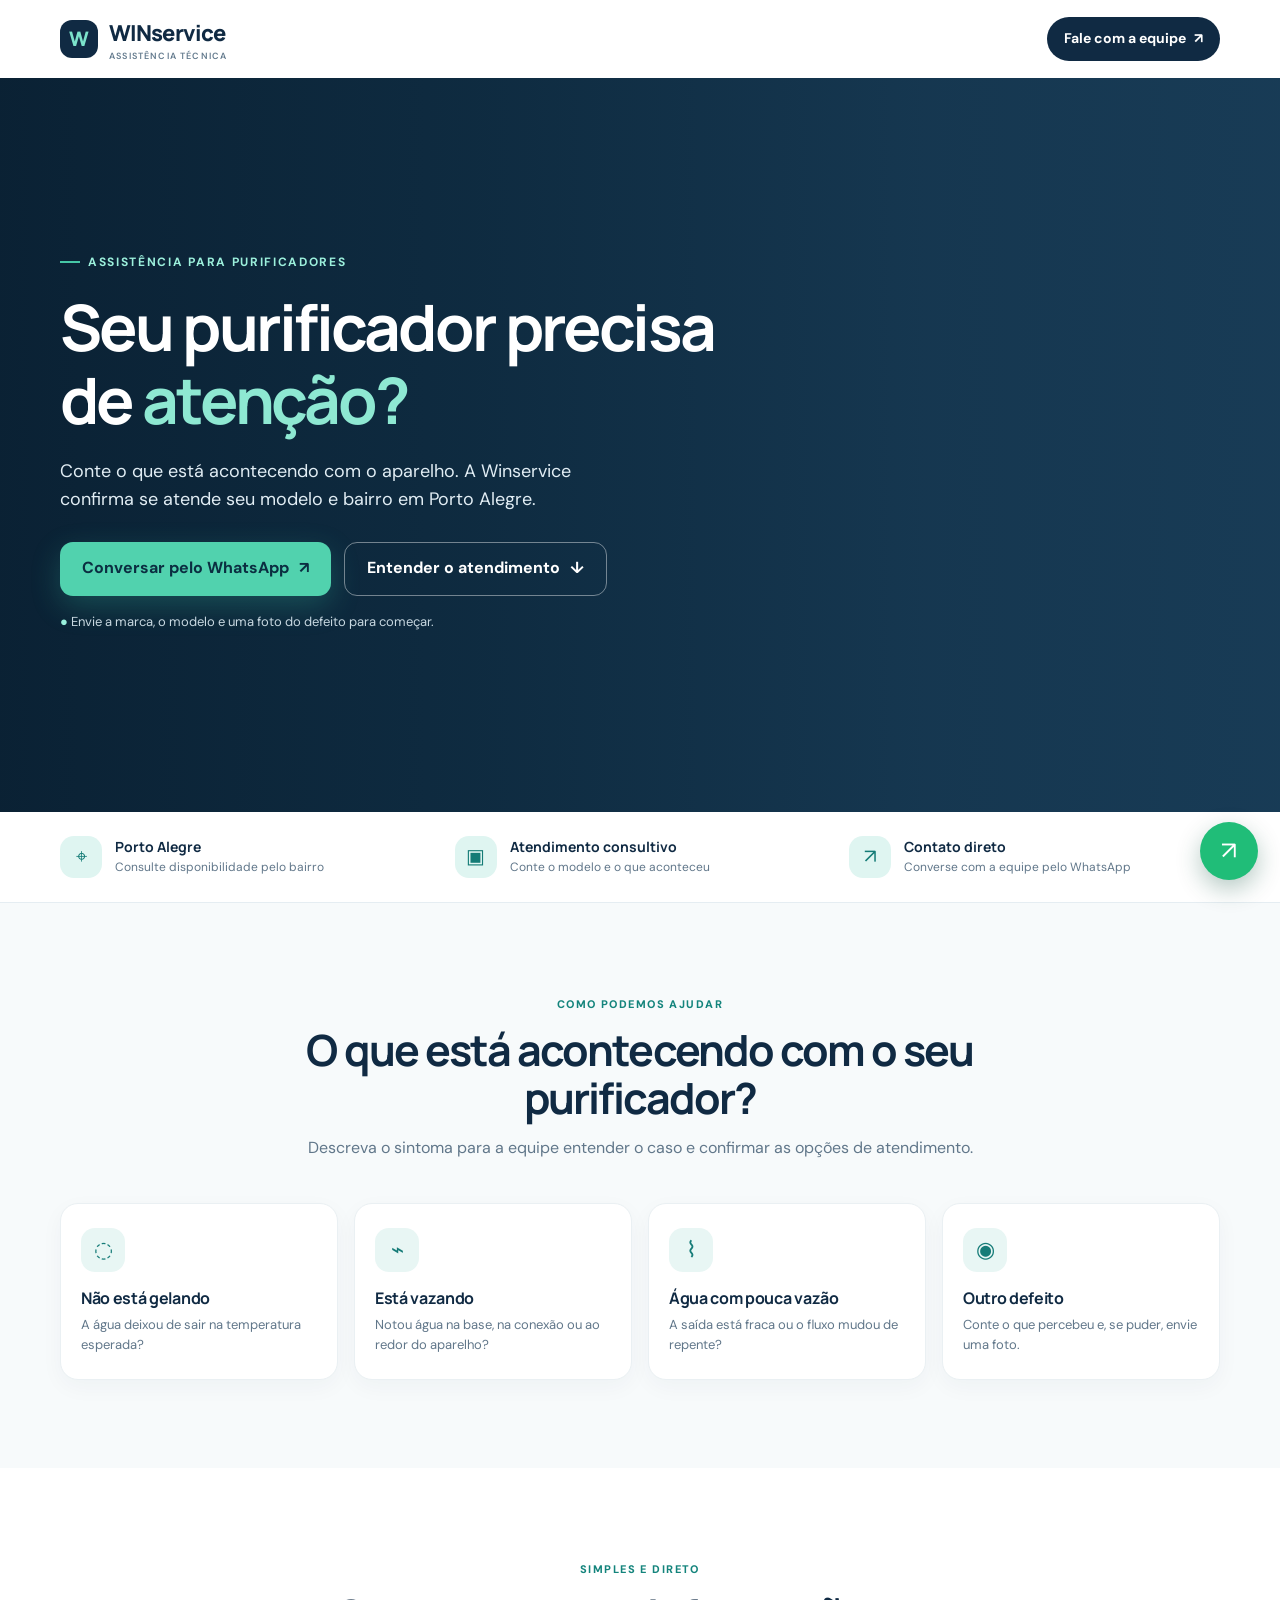
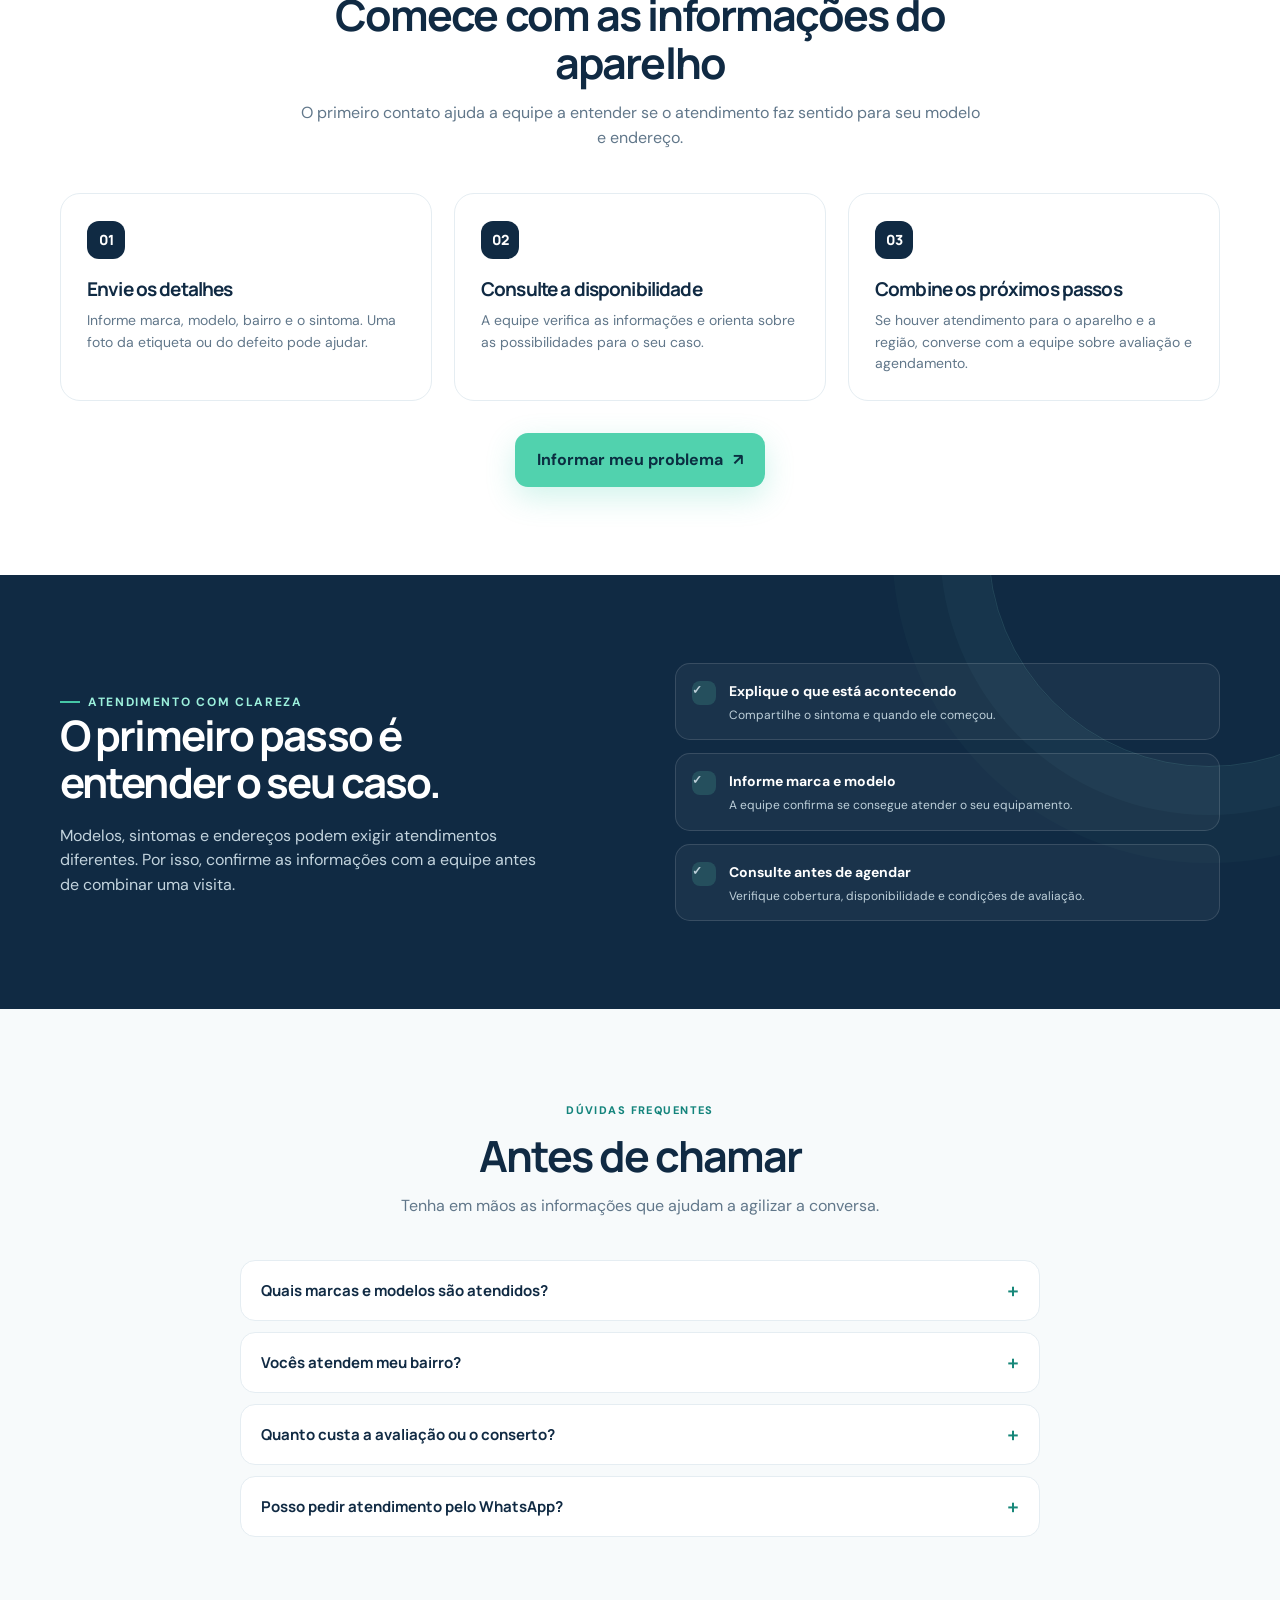
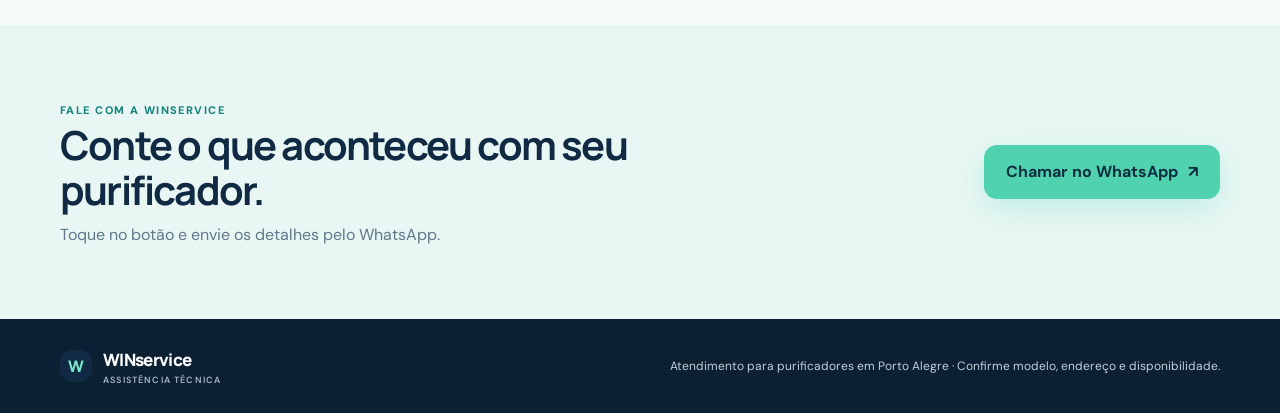
==== 03_MARKETING/CAMPANHAS/GOOGLE_ADS_CONSERTO_PURIFICADORES_POA/LANDING_PAGE/index.html @ b89e3d5d "feat(marketing): registra landing page para campanha de purificadores" ====
<!doctype html>
<html lang="pt-BR">
<head>
  <meta charset="utf-8">
  <meta name="viewport" content="width=device-width, initial-scale=1">
  <meta name="theme-color" content="#102a43">
  <meta name="description" content="Precisa de assistência para seu purificador de água em Porto Alegre? Fale com a Winservice, informe o modelo e o defeito e consulte a disponibilidade para seu bairro.">
  <title>Assistência para Purificador de Água em Porto Alegre | Winservice</title>
  <link rel="preconnect" href="https://fonts.googleapis.com">
  <link rel="preconnect" href="https://fonts.gstatic.com" crossorigin>
  <link href="https://fonts.googleapis.com/css2?family=DM+Sans:wght@400;500;600;700&family=Manrope:wght@500;600;700;800&display=swap" rel="stylesheet">
  <style>
    :root{--navy:#102a43;--navy2:#173d5b;--blue:#156f91;--aqua:#dff5f1;--mint:#46c7a6;--ink:#193247;--muted:#61778a;--line:#e5edf2;--paper:#f7fafb;--white:#fff;--shadow:0 18px 48px rgba(13,40,62,.12);--radius:24px}
    *{box-sizing:border-box}html{scroll-behavior:smooth}body{margin:0;color:var(--ink);font-family:"DM Sans",Arial,sans-serif;line-height:1.55;background:var(--white)}a{color:inherit}button{font:inherit}.wrap{width:min(1160px,calc(100% - 40px));margin:auto}.topbar{height:78px;display:flex;align-items:center;justify-content:space-between;gap:20px}.brand{display:flex;align-items:center;gap:11px;text-decoration:none;color:var(--navy);font-family:Manrope,sans-serif;font-weight:800;letter-spacing:-.04em;font-size:22px}.brand-mark{display:grid;place-items:center;width:38px;height:38px;border-radius:12px;background:var(--navy);color:#7ce3cb;font-size:20px}.brand small{display:block;font:600 9px/1.2 "DM Sans",sans-serif;letter-spacing:.13em;text-transform:uppercase;color:#647b8e;margin-top:1px}.top-cta{display:inline-flex;align-items:center;gap:8px;padding:11px 17px;border-radius:999px;background:var(--navy);color:#fff;text-decoration:none;font-size:14px;font-weight:700}.top-cta:hover,.btn-primary:hover{background:#1b4768;transform:translateY(-1px)}
    .hero{position:relative;min-height:570px;overflow:hidden;display:flex;align-items:center;color:#fff;background:#193d58 url('hero-purificador.png') center 44%/cover no-repeat}.hero:before{content:"";position:absolute;inset:0;background:linear-gradient(90deg,rgba(9,31,49,.92) 0%,rgba(12,39,59,.82) 37%,rgba(12,39,59,.28) 72%,rgba(12,39,59,.08) 100%)}.hero-inner{position:relative;padding:80px 0 92px;max-width:1160px;width:calc(100% - 40px);margin:auto}.eyebrow{display:inline-flex;align-items:center;gap:8px;color:#9cf0dc;font-size:12px;letter-spacing:.14em;text-transform:uppercase;font-weight:700}.eyebrow:before{content:"";width:20px;height:2px;background:var(--mint)}h1,h2,h3{font-family:Manrope,Arial,sans-serif;line-height:1.13;letter-spacing:-.045em;margin:0}h1{font-size:clamp(38px,5.5vw,64px);max-width:660px;margin-top:20px}h1 em{font-style:normal;color:#8ee8d2}.hero-copy{font-size:18px;color:#e1edf4;max-width:530px;margin:22px 0 28px}.actions{display:flex;align-items:center;gap:13px;flex-wrap:wrap}.btn-primary,.btn-outline{display:inline-flex;align-items:center;justify-content:center;gap:10px;min-height:54px;padding:0 22px;border-radius:13px;font-weight:700;text-decoration:none;transition:.2s}.btn-primary{background:#51d2ae;color:#0b2e41;box-shadow:0 10px 30px rgba(59,206,171,.24)}.btn-outline{border:1px solid rgba(255,255,255,.42);color:#fff}.btn-outline:hover{background:rgba(255,255,255,.11)}.micro{margin:16px 0 0;color:#c8d8e1;font-size:13px}.micro span{color:#98f0dc}
    .proof-strip{background:#fff;border-bottom:1px solid var(--line)}.proof-grid{display:grid;grid-template-columns:repeat(3,1fr);padding:24px 0;gap:24px}.proof{display:flex;gap:13px;align-items:center}.proof-icon{flex:0 0 42px;width:42px;height:42px;display:grid;place-items:center;border-radius:14px;background:var(--aqua);color:#147b76;font-size:20px}.proof strong{display:block;font:700 14px Manrope,sans-serif;color:var(--navy)}.proof span{display:block;font-size:12px;color:var(--muted);margin-top:2px}
    section{padding:88px 0}.section-head{text-align:center;max-width:690px;margin:0 auto 42px}.section-kicker{color:#14847c;text-transform:uppercase;letter-spacing:.13em;font-size:11px;font-weight:800}.section-head h2{font-size:clamp(30px,4vw,43px);color:var(--navy);margin:10px 0 13px}.section-head p{margin:0;color:var(--muted);font-size:16px}.symptom-section{background:var(--paper)}.symptom-grid{display:grid;grid-template-columns:repeat(4,1fr);gap:16px}.symptom{padding:24px 20px;background:#fff;border:1px solid #eaf0f3;border-radius:18px;box-shadow:0 7px 22px rgba(20,50,70,.04)}.symptom .symbol{font-size:22px;width:44px;height:44px;background:#e8f6f4;color:#167c78;border-radius:14px;display:grid;place-items:center;margin-bottom:17px}.symptom h3{font-size:16px;color:var(--navy);letter-spacing:-.02em}.symptom p{font-size:13px;color:var(--muted);margin:8px 0 0}
    .steps{display:grid;grid-template-columns:repeat(3,1fr);gap:22px}.step{padding:27px 26px 25px;border:1px solid var(--line);border-radius:20px;background:#fff}.step-num{width:38px;height:38px;border-radius:12px;display:grid;place-items:center;background:var(--navy);color:#fff;font:800 14px Manrope,sans-serif;margin-bottom:20px}.step h3{font-size:19px;color:var(--navy)}.step p{font-size:14px;color:var(--muted);margin:10px 0 0}.steps-cta{text-align:center;margin-top:32px}
    .trust{background:var(--navy);color:#fff;overflow:hidden;position:relative}.trust:after{content:"";position:absolute;width:440px;height:440px;border:1px solid rgba(135,220,205,.15);border-radius:50%;right:-150px;top:-250px;box-shadow:0 0 0 48px rgba(135,220,205,.035),0 0 0 96px rgba(135,220,205,.025)}.trust-inner{position:relative;z-index:1;display:grid;grid-template-columns:1fr 1fr;gap:70px;align-items:center}.trust h2{font-size:clamp(30px,4vw,42px);max-width:490px}.trust p{color:#c3d4de;max-width:490px;margin:17px 0 0}.trust-list{display:grid;gap:13px}.trust-item{display:flex;gap:13px;align-items:flex-start;padding:15px 16px;border:1px solid rgba(255,255,255,.13);border-radius:15px;background:rgba(255,255,255,.045)}.check{display:grid;place-items:center;width:24px;height:24px;border-radius:8px;background:rgba(90,211,179,.18);color:#90ebd5;flex:0 0 24px;font-weight:800}.trust-item strong{font-size:14px}.trust-item span{display:block;color:#bed0da;font-size:12px;margin-top:2px}
    .faq{background:var(--paper)}.faq-list{max-width:800px;margin:auto;display:grid;gap:11px}.faq details{background:#fff;border:1px solid var(--line);border-radius:15px;padding:0 20px}.faq summary{list-style:none;cursor:pointer;padding:19px 28px 19px 0;color:var(--navy);font:700 15px Manrope,sans-serif;position:relative}.faq summary::-webkit-details-marker{display:none}.faq summary:after{content:"+";position:absolute;right:0;top:16px;color:#168779;font-size:21px}.faq details[open] summary:after{content:"−"}.faq details p{margin:0;padding:0 0 19px;color:var(--muted);font-size:14px}
    .final-cta{padding:72px 0;background:#e9f7f4}.final-box{display:flex;align-items:center;justify-content:space-between;gap:25px}.final-box h2{font-size:clamp(28px,4vw,40px);color:var(--navy);max-width:600px}.final-box p{color:var(--muted);margin:10px 0 0}.footer{background:#0b2133;color:#c0ced7;padding:28px 0;font-size:12px}.footer-inner{display:flex;justify-content:space-between;align-items:center;gap:20px}.footer .brand{color:white;font-size:17px}.footer .brand-mark{width:32px;height:32px;font-size:16px}.footer small{color:#a5b6c2}.wa-float{position:fixed;z-index:5;right:22px;bottom:20px;width:58px;height:58px;border-radius:50%;display:grid;place-items:center;background:#20bd78;color:#fff;text-decoration:none;font-size:25px;box-shadow:0 9px 25px rgba(11,75,55,.3);transition:.2s}.wa-float:hover{transform:translateY(-3px)}.wa-float span{position:absolute;right:68px;background:#fff;color:var(--navy);white-space:nowrap;padding:9px 12px;border-radius:10px;font-size:12px;font-weight:700;box-shadow:var(--shadow);opacity:0;pointer-events:none;transition:.2s}.wa-float:hover span{opacity:1}.mobile-only{display:none}
    @media(max-width:800px){.hero{min-height:600px;background-position:59% center}.hero:before{background:linear-gradient(90deg,rgba(9,31,49,.9),rgba(12,39,59,.62) 68%,rgba(12,39,59,.22))}.hero-inner{padding:74px 0}.proof-grid{gap:14px}.proof{align-items:flex-start}.proof span{font-size:11px}.symptom-grid{grid-template-columns:repeat(2,1fr)}.trust-inner{grid-template-columns:1fr;gap:34px}.final-box{align-items:flex-start;flex-direction:column}.final-cta{padding:58px 0}}
    @media(max-width:540px){.wrap{width:min(100% - 32px,1160px)}.topbar{height:68px}.brand{font-size:19px}.brand-mark{width:34px;height:34px}.top-cta{font-size:12px;padding:10px 12px}.hero{min-height:620px;background-position:61% center}.hero:before{background:linear-gradient(90deg,rgba(8,29,46,.94),rgba(8,29,46,.78) 58%,rgba(8,29,46,.43))}.hero-inner{width:calc(100% - 32px);padding:68px 0}.hero-copy{font-size:16px}.actions{align-items:stretch;flex-direction:column;max-width:360px}.btn-primary,.btn-outline{width:100%}.proof-grid{grid-template-columns:1fr;padding:19px 0;gap:16px}.proof-icon{width:38px;height:38px;flex-basis:38px}section{padding:66px 0}.section-head{margin-bottom:30px}.symptom-grid{gap:10px}.symptom{padding:18px 14px}.symptom p{font-size:12px}.steps{grid-template-columns:1fr;gap:12px}.step{padding:22px}.footer-inner{align-items:flex-start;flex-direction:column}.wa-float{right:15px;bottom:14px;width:54px;height:54px}.wa-float span{display:none}.mobile-only{display:inline}}
  </style>
</head>
<body>
  <header class="wrap topbar">
    <a class="brand" href="#inicio" aria-label="Winservice Assistência Técnica - início"><span class="brand-mark">W</span><span>WINservice<small>Assistência Técnica</small></span></a>
    <a class="top-cta wa-link" href="#contato" data-cta="topo">Fale com a equipe <span aria-hidden="true">↗</span></a>
  </header>

  <main>
    <section class="hero" id="inicio" aria-labelledby="hero-title">
      <div class="hero-inner">
        <span class="eyebrow">Assistência para purificadores</span>
        <h1 id="hero-title">Seu purificador precisa de <em>atenção?</em></h1>
        <p class="hero-copy">Conte o que está acontecendo com o aparelho. A Winservice confirma se atende seu modelo e bairro em Porto Alegre.</p>
        <div class="actions">
          <a class="btn-primary wa-link" href="#contato" data-cta="hero">Conversar pelo WhatsApp <span aria-hidden="true">↗</span></a>
          <a class="btn-outline" href="#como-funciona">Entender o atendimento <span aria-hidden="true">↓</span></a>
        </div>
        <p class="micro"><span>●</span> Envie a marca, o modelo e uma foto do defeito para começar.</p>
      </div>
    </section>

    <div class="proof-strip" aria-label="Informações sobre o atendimento">
      <div class="wrap proof-grid">
        <div class="proof"><div class="proof-icon">⌖</div><div><strong>Porto Alegre</strong><span>Consulte disponibilidade pelo bairro</span></div></div>
        <div class="proof"><div class="proof-icon">▣</div><div><strong>Atendimento consultivo</strong><span>Conte o modelo e o que aconteceu</span></div></div>
        <div class="proof"><div class="proof-icon">↗</div><div><strong>Contato direto</strong><span>Converse com a equipe pelo WhatsApp</span></div></div>
      </div>
    </div>

    <section class="symptom-section" id="problemas">
      <div class="wrap">
        <div class="section-head"><span class="section-kicker">Como podemos ajudar</span><h2>O que está acontecendo com o seu purificador?</h2><p>Descreva o sintoma para a equipe entender o caso e confirmar as opções de atendimento.</p></div>
        <div class="symptom-grid">
          <article class="symptom"><div class="symbol">◌</div><h3>Não está gelando</h3><p>A água deixou de sair na temperatura esperada?</p></article>
          <article class="symptom"><div class="symbol">⌁</div><h3>Está vazando</h3><p>Notou água na base, na conexão ou ao redor do aparelho?</p></article>
          <article class="symptom"><div class="symbol">⌇</div><h3>Água com pouca vazão</h3><p>A saída está fraca ou o fluxo mudou de repente?</p></article>
          <article class="symptom"><div class="symbol">◉</div><h3>Outro defeito</h3><p>Conte o que percebeu e, se puder, envie uma foto.</p></article>
        </div>
      </div>
    </section>

    <section id="como-funciona">
      <div class="wrap">
        <div class="section-head"><span class="section-kicker">Simples e direto</span><h2>Comece com as informações do aparelho</h2><p>O primeiro contato ajuda a equipe a entender se o atendimento faz sentido para seu modelo e endereço.</p></div>
        <div class="steps">
          <article class="step"><div class="step-num">01</div><h3>Envie os detalhes</h3><p>Informe marca, modelo, bairro e o sintoma. Uma foto da etiqueta ou do defeito pode ajudar.</p></article>
          <article class="step"><div class="step-num">02</div><h3>Consulte a disponibilidade</h3><p>A equipe verifica as informações e orienta sobre as possibilidades para o seu caso.</p></article>
          <article class="step"><div class="step-num">03</div><h3>Combine os próximos passos</h3><p>Se houver atendimento para o aparelho e a região, converse com a equipe sobre avaliação e agendamento.</p></article>
        </div>
        <div class="steps-cta"><a class="btn-primary wa-link" href="#contato" data-cta="passos">Informar meu problema <span aria-hidden="true">↗</span></a></div>
      </div>
    </section>

    <section class="trust" id="atendimento">
      <div class="wrap trust-inner">
        <div><span class="eyebrow">Atendimento com clareza</span><h2>O primeiro passo é entender o seu caso.</h2><p>Modelos, sintomas e endereços podem exigir atendimentos diferentes. Por isso, confirme as informações com a equipe antes de combinar uma visita.</p></div>
        <div class="trust-list">
          <div class="trust-item"><span class="check">✓</span><div><strong>Explique o que está acontecendo</strong><span>Compartilhe o sintoma e quando ele começou.</span></div></div>
          <div class="trust-item"><span class="check">✓</span><div><strong>Informe marca e modelo</strong><span>A equipe confirma se consegue atender o seu equipamento.</span></div></div>
          <div class="trust-item"><span class="check">✓</span><div><strong>Consulte antes de agendar</strong><span>Verifique cobertura, disponibilidade e condições de avaliação.</span></div></div>
        </div>
      </div>
    </section>

    <section class="faq" id="duvidas">
      <div class="wrap">
        <div class="section-head"><span class="section-kicker">Dúvidas frequentes</span><h2>Antes de chamar</h2><p>Tenha em mãos as informações que ajudam a agilizar a conversa.</p></div>
        <div class="faq-list">
          <details><summary>Quais marcas e modelos são atendidos?</summary><p>A disponibilidade depende do modelo e do tipo de defeito. Envie uma foto da etiqueta do aparelho para a equipe confirmar antes de agendar.</p></details>
          <details><summary>Vocês atendem meu bairro?</summary><p>O atendimento é direcionado a Porto Alegre. Informe seu bairro pelo WhatsApp para confirmar a disponibilidade do endereço.</p></details>
          <details><summary>Quanto custa a avaliação ou o conserto?</summary><p>O valor e as condições dependem do equipamento e do defeito. Consulte a equipe sobre a avaliação e os próximos passos antes de confirmar o agendamento.</p></details>
          <details><summary>Posso pedir atendimento pelo WhatsApp?</summary><p>Sim. Envie marca, modelo, bairro e uma descrição do problema. A equipe responderá conforme a disponibilidade de atendimento.</p></details>
        </div>
      </div>
    </section>

    <section class="final-cta" id="contato">
      <div class="wrap final-box"><div><span class="section-kicker">Fale com a Winservice</span><h2>Conte o que aconteceu com seu purificador.</h2><p>Toque no botão e envie os detalhes pelo WhatsApp.</p></div><a class="btn-primary wa-link" href="#contato" data-cta="final">Chamar no WhatsApp <span aria-hidden="true">↗</span></a></div>
    </section>
  </main>
  <footer class="footer"><div class="wrap footer-inner"><a class="brand" href="#inicio"><span class="brand-mark">W</span><span>WINservice<small>Assistência Técnica</small></span></a><span>Atendimento para purificadores em Porto Alegre · Confirme modelo, endereço e disponibilidade.</span></div></footer>
  <a class="wa-float wa-link" href="#contato" data-cta="flutuante" aria-label="Conversar com a Winservice pelo WhatsApp"><span>Fale pelo WhatsApp</span>↗</a>

  <script>
    // Google Ads conversion tracking will be installed after its conversion action is created.
    // The CTA event is a WhatsApp intent click, not a confirmed or qualified lead.
    const phone = '5551981459630';
    const message = encodeURIComponent('Olá! Preciso de assistência para meu purificador de água. Marca/modelo: ____. Bairro: ____. Problema: ____.');
    document.querySelectorAll('.wa-link').forEach((link) => {
      link.href = `https://wa.me/${phone}?text=${message}`;
      link.target = '_blank';
      link.rel = 'noopener';
      link.addEventListener('click', () => {
        if (typeof gtag === 'function' && window.WINSERVICE_ADS_CONVERSION_LABEL) {
          gtag('event', 'conversion', { send_to: `AW-7383738641/${window.WINSERVICE_ADS_CONVERSION_LABEL}`, value: 1, currency: 'BRL' });
        }
      });
    });
  </script>
</body>
</html>
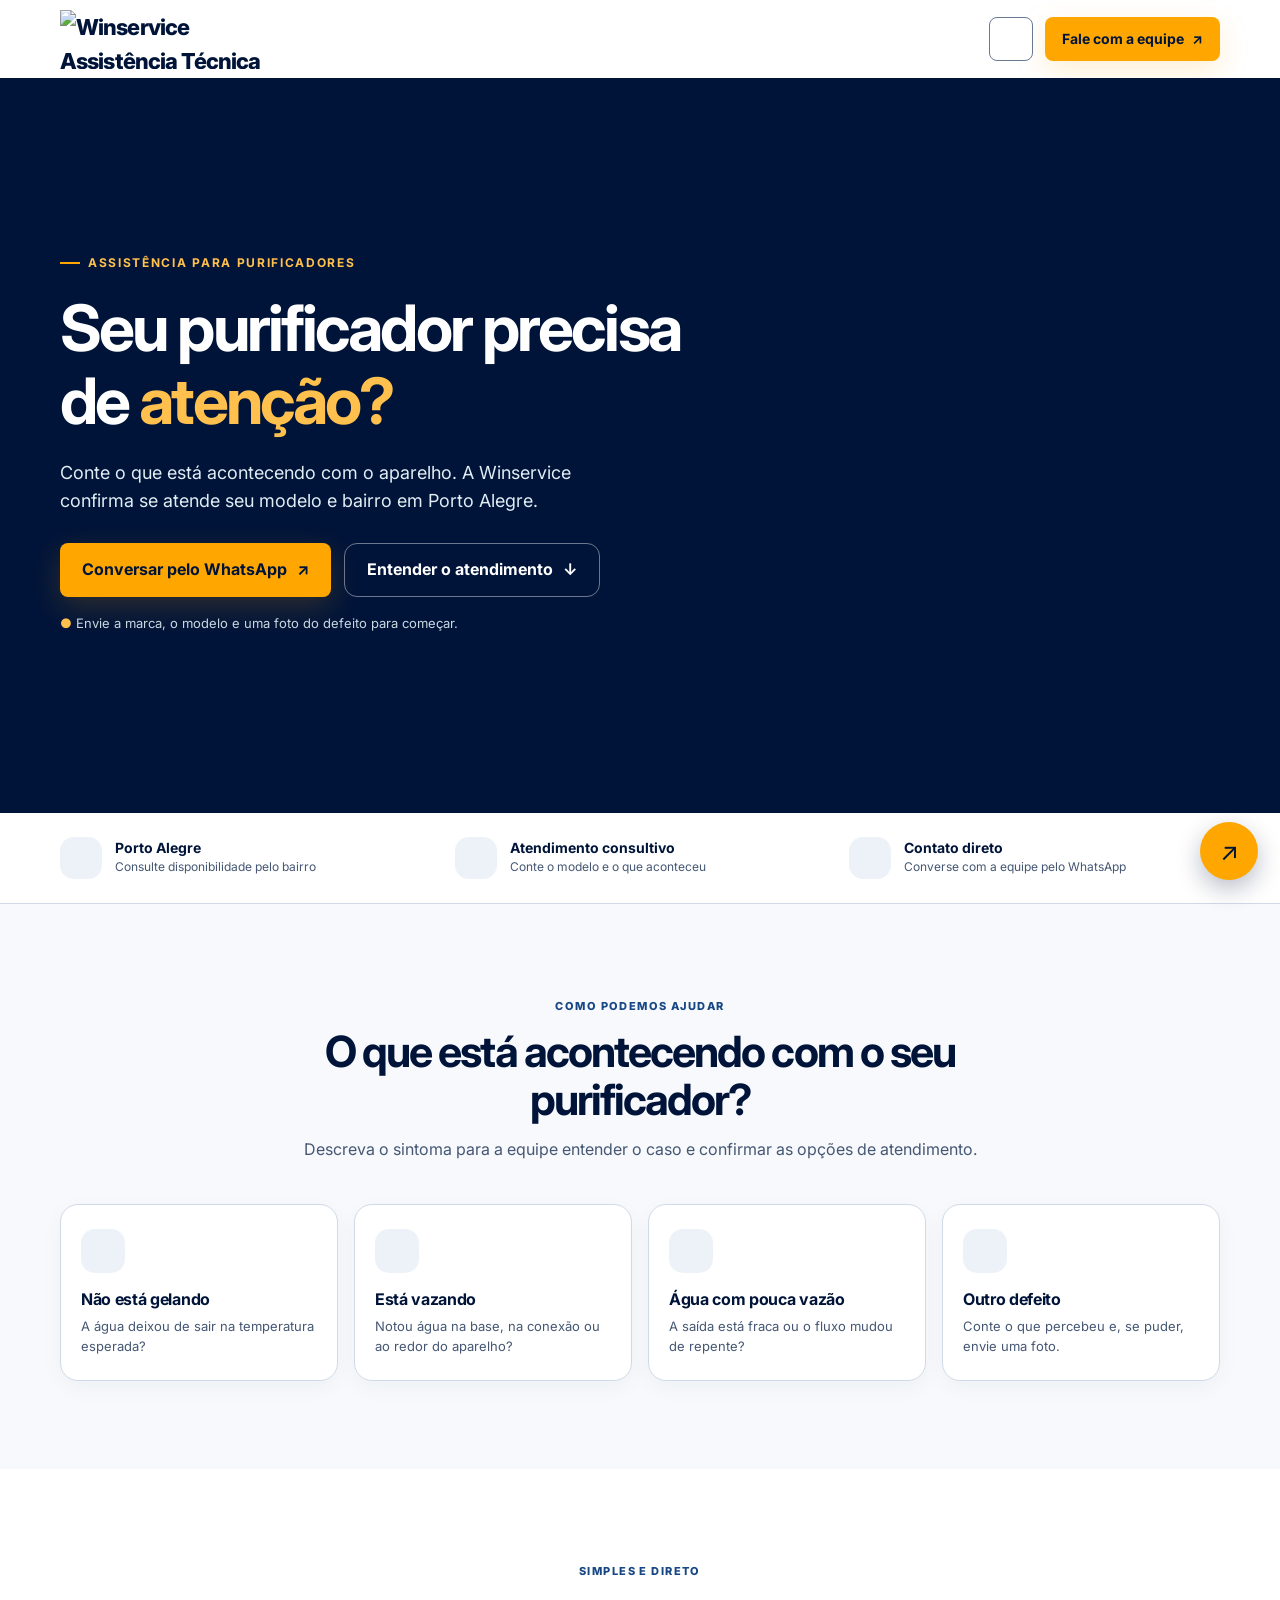
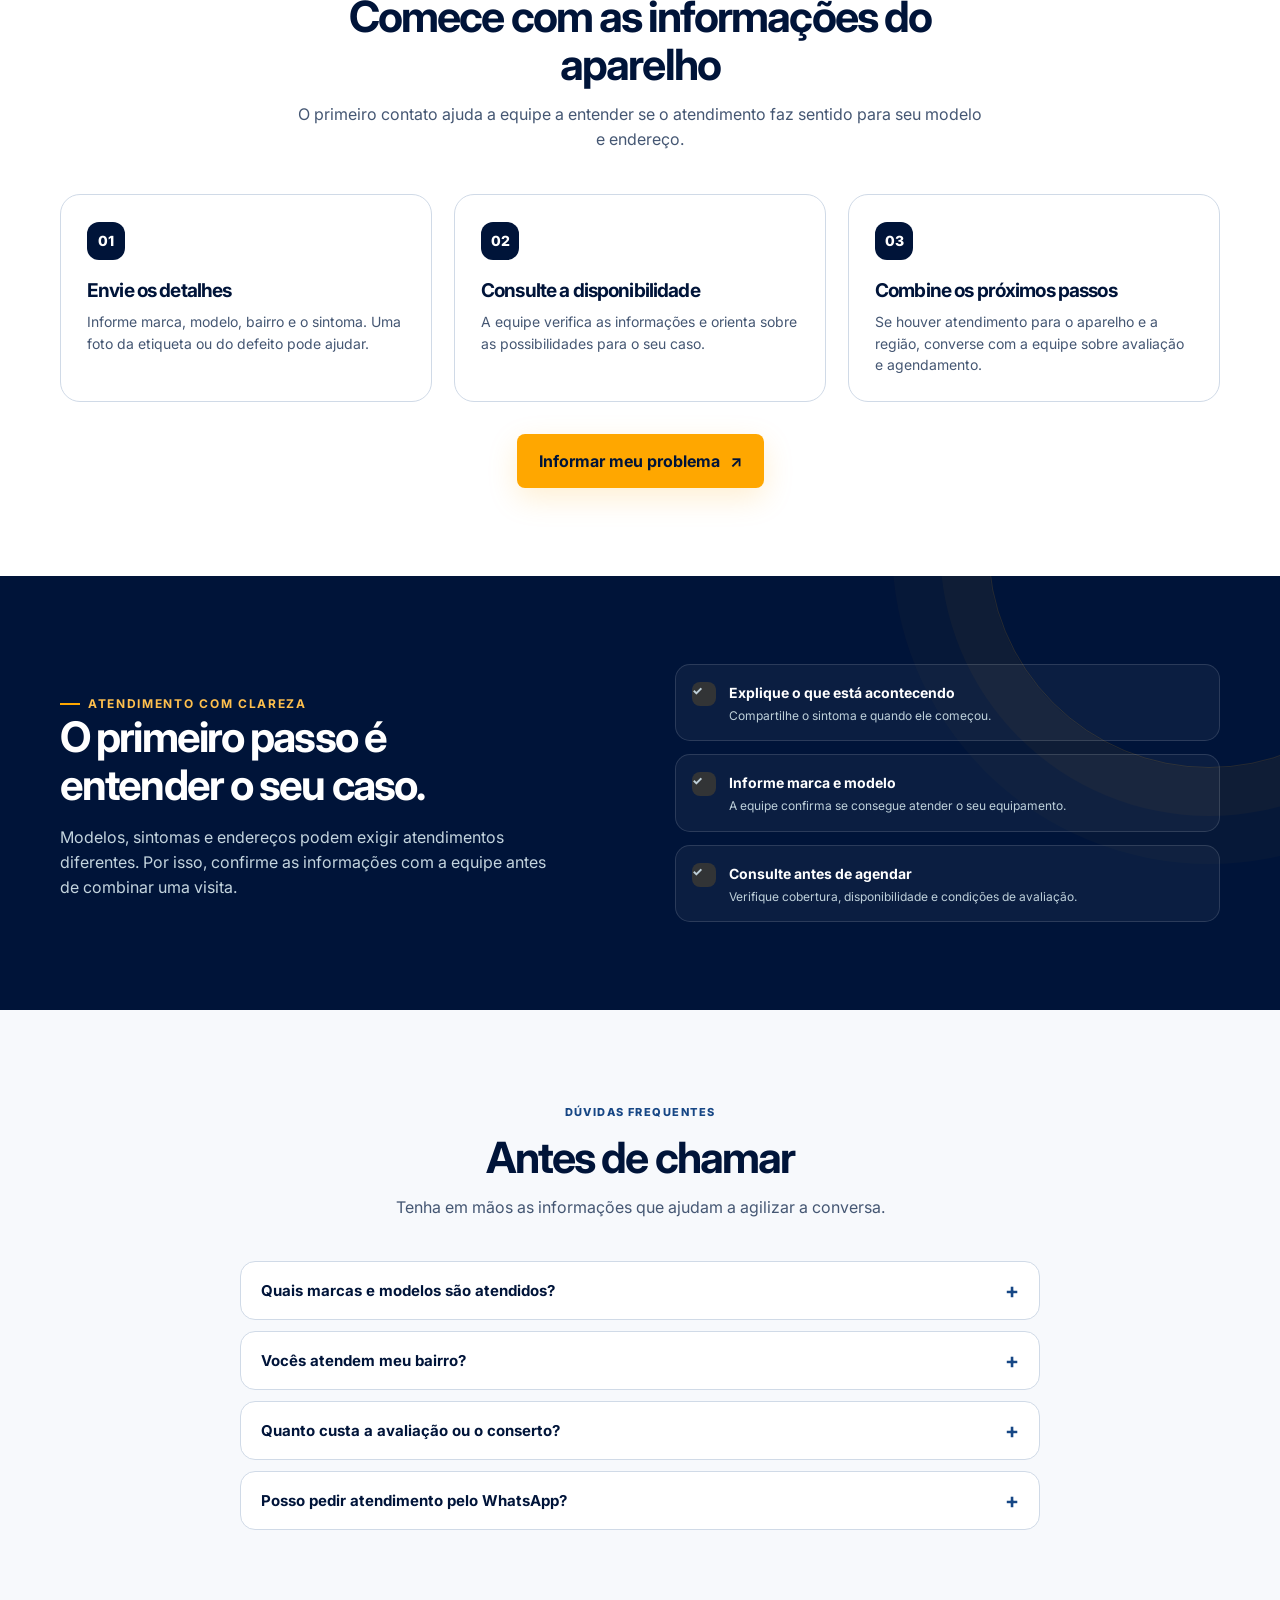
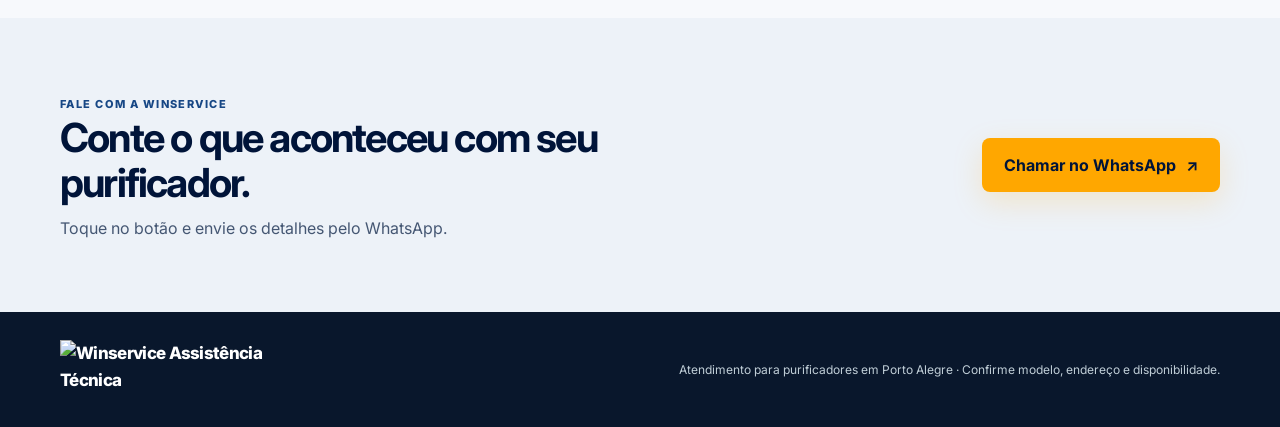
==== commit 150a017f: "Publica identidade e ícones SVG e atualiza landing responsiva" ====
--- a/03_MARKETING/CAMPANHAS/GOOGLE_ADS_CONSERTO_PURIFICADORES_POA/LANDING_PAGE/index.html
+++ b/03_MARKETING/CAMPANHAS/GOOGLE_ADS_CONSERTO_PURIFICADORES_POA/LANDING_PAGE/index.html
@@ -3,12 +3,12 @@
 <head>
   <meta charset="utf-8">
   <meta name="viewport" content="width=device-width, initial-scale=1">
-  <meta name="theme-color" content="#102a43">
+  <meta name="theme-color" content="#001439">
   <meta name="description" content="Precisa de assistência para seu purificador de água em Porto Alegre? Fale com a Winservice, informe o modelo e o defeito e consulte a disponibilidade para seu bairro.">
   <title>Assistência para Purificador de Água em Porto Alegre | Winservice</title>
   <link rel="preconnect" href="https://fonts.googleapis.com">
   <link rel="preconnect" href="https://fonts.gstatic.com" crossorigin>
-  <link href="https://fonts.googleapis.com/css2?family=DM+Sans:wght@400;500;600;700&family=Manrope:wght@500;600;700;800&display=swap" rel="stylesheet">
+  <link href="https://fonts.googleapis.com/css2?family=Inter:wght@400;500;600;700;800&display=swap" rel="stylesheet">
   <style>
     :root{--navy:#102a43;--navy2:#173d5b;--blue:#156f91;--aqua:#dff5f1;--mint:#46c7a6;--ink:#193247;--muted:#61778a;--line:#e5edf2;--paper:#f7fafb;--white:#fff;--shadow:0 18px 48px rgba(13,40,62,.12);--radius:24px}
     *{box-sizing:border-box}html{scroll-behavior:smooth}body{margin:0;color:var(--ink);font-family:"DM Sans",Arial,sans-serif;line-height:1.55;background:var(--white)}a{color:inherit}button{font:inherit}.wrap{width:min(1160px,calc(100% - 40px));margin:auto}.topbar{height:78px;display:flex;align-items:center;justify-content:space-between;gap:20px}.brand{display:flex;align-items:center;gap:11px;text-decoration:none;color:var(--navy);font-family:Manrope,sans-serif;font-weight:800;letter-spacing:-.04em;font-size:22px}.brand-mark{display:grid;place-items:center;width:38px;height:38px;border-radius:12px;background:var(--navy);color:#7ce3cb;font-size:20px}.brand small{display:block;font:600 9px/1.2 "DM Sans",sans-serif;letter-spacing:.13em;text-transform:uppercase;color:#647b8e;margin-top:1px}.top-cta{display:inline-flex;align-items:center;gap:8px;padding:11px 17px;border-radius:999px;background:var(--navy);color:#fff;text-decoration:none;font-size:14px;font-weight:700}.top-cta:hover,.btn-primary:hover{background:#1b4768;transform:translateY(-1px)}
@@ -21,12 +21,43 @@
     .final-cta{padding:72px 0;background:#e9f7f4}.final-box{display:flex;align-items:center;justify-content:space-between;gap:25px}.final-box h2{font-size:clamp(28px,4vw,40px);color:var(--navy);max-width:600px}.final-box p{color:var(--muted);margin:10px 0 0}.footer{background:#0b2133;color:#c0ced7;padding:28px 0;font-size:12px}.footer-inner{display:flex;justify-content:space-between;align-items:center;gap:20px}.footer .brand{color:white;font-size:17px}.footer .brand-mark{width:32px;height:32px;font-size:16px}.footer small{color:#a5b6c2}.wa-float{position:fixed;z-index:5;right:22px;bottom:20px;width:58px;height:58px;border-radius:50%;display:grid;place-items:center;background:#20bd78;color:#fff;text-decoration:none;font-size:25px;box-shadow:0 9px 25px rgba(11,75,55,.3);transition:.2s}.wa-float:hover{transform:translateY(-3px)}.wa-float span{position:absolute;right:68px;background:#fff;color:var(--navy);white-space:nowrap;padding:9px 12px;border-radius:10px;font-size:12px;font-weight:700;box-shadow:var(--shadow);opacity:0;pointer-events:none;transition:.2s}.wa-float:hover span{opacity:1}.mobile-only{display:none}
     @media(max-width:800px){.hero{min-height:600px;background-position:59% center}.hero:before{background:linear-gradient(90deg,rgba(9,31,49,.9),rgba(12,39,59,.62) 68%,rgba(12,39,59,.22))}.hero-inner{padding:74px 0}.proof-grid{gap:14px}.proof{align-items:flex-start}.proof span{font-size:11px}.symptom-grid{grid-template-columns:repeat(2,1fr)}.trust-inner{grid-template-columns:1fr;gap:34px}.final-box{align-items:flex-start;flex-direction:column}.final-cta{padding:58px 0}}
     @media(max-width:540px){.wrap{width:min(100% - 32px,1160px)}.topbar{height:68px}.brand{font-size:19px}.brand-mark{width:34px;height:34px}.top-cta{font-size:12px;padding:10px 12px}.hero{min-height:620px;background-position:61% center}.hero:before{background:linear-gradient(90deg,rgba(8,29,46,.94),rgba(8,29,46,.78) 58%,rgba(8,29,46,.43))}.hero-inner{width:calc(100% - 32px);padding:68px 0}.hero-copy{font-size:16px}.actions{align-items:stretch;flex-direction:column;max-width:360px}.btn-primary,.btn-outline{width:100%}.proof-grid{grid-template-columns:1fr;padding:19px 0;gap:16px}.proof-icon{width:38px;height:38px;flex-basis:38px}section{padding:66px 0}.section-head{margin-bottom:30px}.symptom-grid{gap:10px}.symptom{padding:18px 14px}.symptom p{font-size:12px}.steps{grid-template-columns:1fr;gap:12px}.step{padding:22px}.footer-inner{align-items:flex-start;flex-direction:column}.wa-float{right:15px;bottom:14px;width:54px;height:54px}.wa-float span{display:none}.mobile-only{display:inline}}
+    /* Identidade Winservice: marinho, âmbar e tipografia Inter. */
+    :root{--navy:#001439;--navy2:#112441;--blue:#174785;--aqua:#EDF2F8;--mint:#FFA700;--ink:#001439;--muted:#455773;--line:#D0DAE7;--paper:#F7F9FC;--white:#fff;--shadow:0 18px 48px rgba(0,20,57,.12);--radius:16px}
+    body,h1,h2,h3,.brand,.proof strong,.faq summary,.step-num{font-family:Inter,"Segoe UI",Arial,sans-serif}
+    .brand img{display:block;width:224px;max-width:100%;height:auto}
+    .top-cta,.btn-primary{background:#FFA700;color:#001439;border-radius:8px;box-shadow:0 10px 30px rgba(255,167,0,.18)}
+    .top-cta:hover,.btn-primary:hover{background:#F29400;color:#001439}
+    .hero{background-color:#001439}.hero:before{background:linear-gradient(90deg,rgba(0,20,57,.96) 0%,rgba(0,20,57,.84) 40%,rgba(0,20,57,.32) 76%,rgba(0,20,57,.12) 100%)}
+    .eyebrow,.hero h1 em,.micro span{color:#FFC04D}.eyebrow:before{background:#FFA700}
+    .proof-icon,.symptom .symbol{background:#EDF2F8;color:#174785}.section-kicker{color:#174785}.trust .section-kicker{color:#FFC04D}
+    .check{background:rgba(255,167,0,.16);color:#FFC04D}.trust:after{border-color:rgba(255,167,0,.15);box-shadow:0 0 0 48px rgba(255,167,0,.035),0 0 0 96px rgba(255,167,0,.025)}
+    .faq summary:after{color:#174785}.final-cta{background:#EDF2F8}.footer{background:#09172C}
+    .wa-float{background:#FFA700;color:#001439;box-shadow:0 9px 25px rgba(0,20,57,.28)}
+    :where(a,button,summary):focus-visible{outline:3px solid #FFA700;outline-offset:3px}
+    @media(max-width:540px){.brand img{width:172px}.hero:before{background:linear-gradient(90deg,rgba(0,20,57,.97),rgba(0,20,57,.84) 58%,rgba(0,20,57,.48))}}
+    .top-actions{display:flex;align-items:center;gap:12px}.theme-control{display:flex;align-items:center;gap:7px;font-size:12px;font-weight:700;color:#455773}.theme-control select{min-height:44px;padding:0 30px 0 11px;border:1px solid #687A92;border-radius:8px;background:#fff;color:#001439;font:600 13px Inter,"Segoe UI",Arial,sans-serif;cursor:pointer}.logo-dark{display:none!important}
+    :root{--page-bg:#fff;--card-bg:#fff;--alt-bg:#F7F9FC;--section-bg:#EDF2F8;--heading:#001439;--copy:#455773;--card-border:#D0DAE7;--control-bg:#fff;--control-fg:#001439;--control-border:#687A92;--icon-bg:#EDF2F8;--icon-fg:#174785;--theme-label:#455773}
+    :root[data-theme="dark"]{color-scheme:dark;--page-bg:#09172C;--card-bg:#112441;--alt-bg:#09172C;--section-bg:#19334F;--heading:#F7F9FC;--copy:#BECDDF;--card-border:#344C67;--control-bg:#112441;--control-fg:#F7F9FC;--control-border:#8199B4;--icon-bg:#19334F;--icon-fg:#9CCAFF;--theme-label:#BECDDF}
+    @media(prefers-color-scheme:dark){:root:not([data-theme]){color-scheme:dark;--page-bg:#09172C;--card-bg:#112441;--alt-bg:#09172C;--section-bg:#19334F;--heading:#F7F9FC;--copy:#BECDDF;--card-border:#344C67;--control-bg:#112441;--control-fg:#F7F9FC;--control-border:#8199B4;--icon-bg:#19334F;--icon-fg:#9CCAFF;--theme-label:#BECDDF}}
+    body{background:var(--page-bg);color:var(--heading)}.topbar,.proof-strip{background:var(--page-bg)}.proof-strip{border-color:var(--card-border)}.theme-control{color:var(--theme-label)}.theme-control select{background:var(--control-bg);color:var(--control-fg);border-color:var(--control-border)}
+    :root[data-theme="dark"] .logo-light{display:none!important}:root[data-theme="dark"] .logo-dark{display:block!important}
+    @media(prefers-color-scheme:dark){:root:not([data-theme]) .logo-light{display:none!important}:root:not([data-theme]) .logo-dark{display:block!important}}
+    .proof strong,.symptom h3,.step h3,.section-head h2,.faq summary,.final-box h2{color:var(--heading)}.proof span,.symptom p,.step p,.section-head p,.faq details p,.final-box p{color:var(--copy)}.symptom-section,.faq{background:var(--alt-bg)}.final-cta{background:var(--section-bg)}.symptom,.step,.faq details{background:var(--card-bg);border-color:var(--card-border)}.proof-icon,.symptom .symbol{background:var(--icon-bg);color:var(--icon-fg)}.section-kicker{color:var(--icon-fg)}.trust .section-kicker{color:#FFC04D}
+    @media(max-width:540px){.topbar{height:auto;min-height:68px;flex-wrap:wrap;padding-block:9px}.top-actions{gap:8px}.theme-control{order:2;width:100%;justify-content:flex-end}.top-actions{display:contents}.top-cta{order:1}.theme-control select{min-height:40px}.brand img{width:172px}}
+    .ws-icon{display:inline-block;flex:0 0 auto;width:22px;height:22px;background:currentColor;-webkit-mask:var(--icon) center/contain no-repeat;mask:var(--icon) center/contain no-repeat}
+    .icon-tema-sistema{--icon:url('/identidade/icones/tema-sistema.svg')}.icon-tema-claro{--icon:url('/identidade/icones/tema-claro.svg')}.icon-tema-escuro{--icon:url('/identidade/icones/tema-escuro.svg')}
+    .icon-local{--icon:url('/identidade/icones/local.svg')}.icon-conversa{--icon:url('/identidade/icones/conversa.svg')}.icon-seta-direita{--icon:url('/identidade/icones/seta-direita.svg')}.icon-frio{--icon:url('/identidade/icones/frio.svg')}.icon-vazamento{--icon:url('/identidade/icones/vazamento.svg')}.icon-vazao{--icon:url('/identidade/icones/vazao.svg')}.icon-ferramenta{--icon:url('/identidade/icones/ferramenta.svg')}
+    .theme-control{position:relative;display:grid;place-items:center;width:44px;height:44px;border:1px solid var(--control-border);border-radius:8px;color:var(--theme-label);background:var(--control-bg);cursor:pointer}.theme-control select{position:absolute;inset:0;width:100%;height:100%;padding:0;opacity:0;cursor:pointer}.theme-control:focus-within{outline:3px solid #FFA700;outline-offset:2px}.theme-control:hover{background:var(--section-bg)}
+    .proof-icon .ws-icon,.symbol .ws-icon{width:22px;height:22px}
+    .top-cta{min-height:44px}
+    @media(max-width:540px){.topbar{gap:8px}.brand{order:0}.theme-control{order:1;flex:0 0 44px;width:44px;height:44px;margin-left:auto}.top-cta{order:2;width:100%;justify-content:center}.brand img{width:172px}}
+    @media(max-width:380px){.brand img{width:145px}.hero h1{font-size:clamp(34px,10vw,38px)}.symptom-grid{grid-template-columns:1fr}}
   </style>
 </head>
 <body>
   <header class="wrap topbar">
-    <a class="brand" href="#inicio" aria-label="Winservice Assistência Técnica - início"><span class="brand-mark">W</span><span>WINservice<small>Assistência Técnica</small></span></a>
-    <a class="top-cta wa-link" href="#contato" data-cta="topo">Fale com a equipe <span aria-hidden="true">↗</span></a>
+    <a class="brand" href="#inicio" aria-label="Winservice Assistência Técnica - início"><img class="logo-light" src="/identidade/logos/logo-horizontal-claro.svg" alt="Winservice Assistência Técnica" width="224" height="59"><img class="logo-dark" src="/identidade/logos/logo-horizontal-escuro.svg" alt="" width="224" height="59"></a>
+    <div class="top-actions"><label class="theme-control" title="Alterar tema"><span id="theme-icon" class="ws-icon icon-tema-sistema" aria-hidden="true"></span><select id="theme-choice" aria-label="Tema da página"><option value="system">Sistema</option><option value="light">Claro</option><option value="dark">Escuro</option></select></label><a class="top-cta wa-link" href="#contato" data-cta="topo">Fale com a equipe <span aria-hidden="true">↗</span></a></div>
   </header>
 
   <main>
@@ -45,9 +76,9 @@
 
     <div class="proof-strip" aria-label="Informações sobre o atendimento">
       <div class="wrap proof-grid">
-        <div class="proof"><div class="proof-icon">⌖</div><div><strong>Porto Alegre</strong><span>Consulte disponibilidade pelo bairro</span></div></div>
-        <div class="proof"><div class="proof-icon">▣</div><div><strong>Atendimento consultivo</strong><span>Conte o modelo e o que aconteceu</span></div></div>
-        <div class="proof"><div class="proof-icon">↗</div><div><strong>Contato direto</strong><span>Converse com a equipe pelo WhatsApp</span></div></div>
+        <div class="proof"><div class="proof-icon"><span class="ws-icon icon-local" aria-hidden="true"></span></div><div><strong>Porto Alegre</strong><span>Consulte disponibilidade pelo bairro</span></div></div>
+        <div class="proof"><div class="proof-icon"><span class="ws-icon icon-conversa" aria-hidden="true"></span></div><div><strong>Atendimento consultivo</strong><span>Conte o modelo e o que aconteceu</span></div></div>
+        <div class="proof"><div class="proof-icon"><span class="ws-icon icon-seta-direita" aria-hidden="true"></span></div><div><strong>Contato direto</strong><span>Converse com a equipe pelo WhatsApp</span></div></div>
       </div>
     </div>
 
@@ -55,10 +86,10 @@
       <div class="wrap">
         <div class="section-head"><span class="section-kicker">Como podemos ajudar</span><h2>O que está acontecendo com o seu purificador?</h2><p>Descreva o sintoma para a equipe entender o caso e confirmar as opções de atendimento.</p></div>
         <div class="symptom-grid">
-          <article class="symptom"><div class="symbol">◌</div><h3>Não está gelando</h3><p>A água deixou de sair na temperatura esperada?</p></article>
-          <article class="symptom"><div class="symbol">⌁</div><h3>Está vazando</h3><p>Notou água na base, na conexão ou ao redor do aparelho?</p></article>
-          <article class="symptom"><div class="symbol">⌇</div><h3>Água com pouca vazão</h3><p>A saída está fraca ou o fluxo mudou de repente?</p></article>
-          <article class="symptom"><div class="symbol">◉</div><h3>Outro defeito</h3><p>Conte o que percebeu e, se puder, envie uma foto.</p></article>
+          <article class="symptom"><div class="symbol"><span class="ws-icon icon-frio" aria-hidden="true"></span></div><h3>Não está gelando</h3><p>A água deixou de sair na temperatura esperada?</p></article>
+          <article class="symptom"><div class="symbol"><span class="ws-icon icon-vazamento" aria-hidden="true"></span></div><h3>Está vazando</h3><p>Notou água na base, na conexão ou ao redor do aparelho?</p></article>
+          <article class="symptom"><div class="symbol"><span class="ws-icon icon-vazao" aria-hidden="true"></span></div><h3>Água com pouca vazão</h3><p>A saída está fraca ou o fluxo mudou de repente?</p></article>
+          <article class="symptom"><div class="symbol"><span class="ws-icon icon-ferramenta" aria-hidden="true"></span></div><h3>Outro defeito</h3><p>Conte o que percebeu e, se puder, envie uma foto.</p></article>
         </div>
       </div>
     </section>
@@ -102,12 +133,31 @@
       <div class="wrap final-box"><div><span class="section-kicker">Fale com a Winservice</span><h2>Conte o que aconteceu com seu purificador.</h2><p>Toque no botão e envie os detalhes pelo WhatsApp.</p></div><a class="btn-primary wa-link" href="#contato" data-cta="final">Chamar no WhatsApp <span aria-hidden="true">↗</span></a></div>
     </section>
   </main>
-  <footer class="footer"><div class="wrap footer-inner"><a class="brand" href="#inicio"><span class="brand-mark">W</span><span>WINservice<small>Assistência Técnica</small></span></a><span>Atendimento para purificadores em Porto Alegre · Confirme modelo, endereço e disponibilidade.</span></div></footer>
+  <footer class="footer"><div class="wrap footer-inner"><a class="brand" href="#inicio"><img src="/identidade/logos/logo-horizontal-escuro.svg" alt="Winservice Assistência Técnica" width="224" height="59"></a><span>Atendimento para purificadores em Porto Alegre · Confirme modelo, endereço e disponibilidade.</span></div></footer>
   <a class="wa-float wa-link" href="#contato" data-cta="flutuante" aria-label="Conversar com a Winservice pelo WhatsApp"><span>Fale pelo WhatsApp</span>↗</a>
 
   <script>
     // Google Ads conversion tracking will be installed after its conversion action is created.
     // The CTA event is a WhatsApp intent click, not a confirmed or qualified lead.
+    const themeChoice = document.getElementById('theme-choice');
+    const savedTheme = localStorage.getItem('winservice-theme');
+    if (savedTheme === 'light' || savedTheme === 'dark') {
+      document.documentElement.dataset.theme = savedTheme;
+      themeChoice.value = savedTheme;
+    }
+    const themeIcon = document.getElementById('theme-icon');
+    function updateThemeIcon() { themeIcon.className = `ws-icon icon-tema-${themeChoice.value === 'system' ? 'sistema' : themeChoice.value === 'light' ? 'claro' : 'escuro'}`; }
+    updateThemeIcon();
+    themeChoice.addEventListener('change', () => {
+      if (themeChoice.value === 'system') {
+        document.documentElement.removeAttribute('data-theme');
+        localStorage.removeItem('winservice-theme');
+      } else {
+        document.documentElement.dataset.theme = themeChoice.value;
+        localStorage.setItem('winservice-theme', themeChoice.value);
+      }
+      updateThemeIcon();
+    });
     const phone = '5551981459630';
     const message = encodeURIComponent('Olá! Preciso de assistência para meu purificador de água. Marca/modelo: ____. Bairro: ____. Problema: ____.');
     document.querySelectorAll('.wa-link').forEach((link) => {
@@ -123,4 +173,3 @@
   </script>
 </body>
 </html>
-
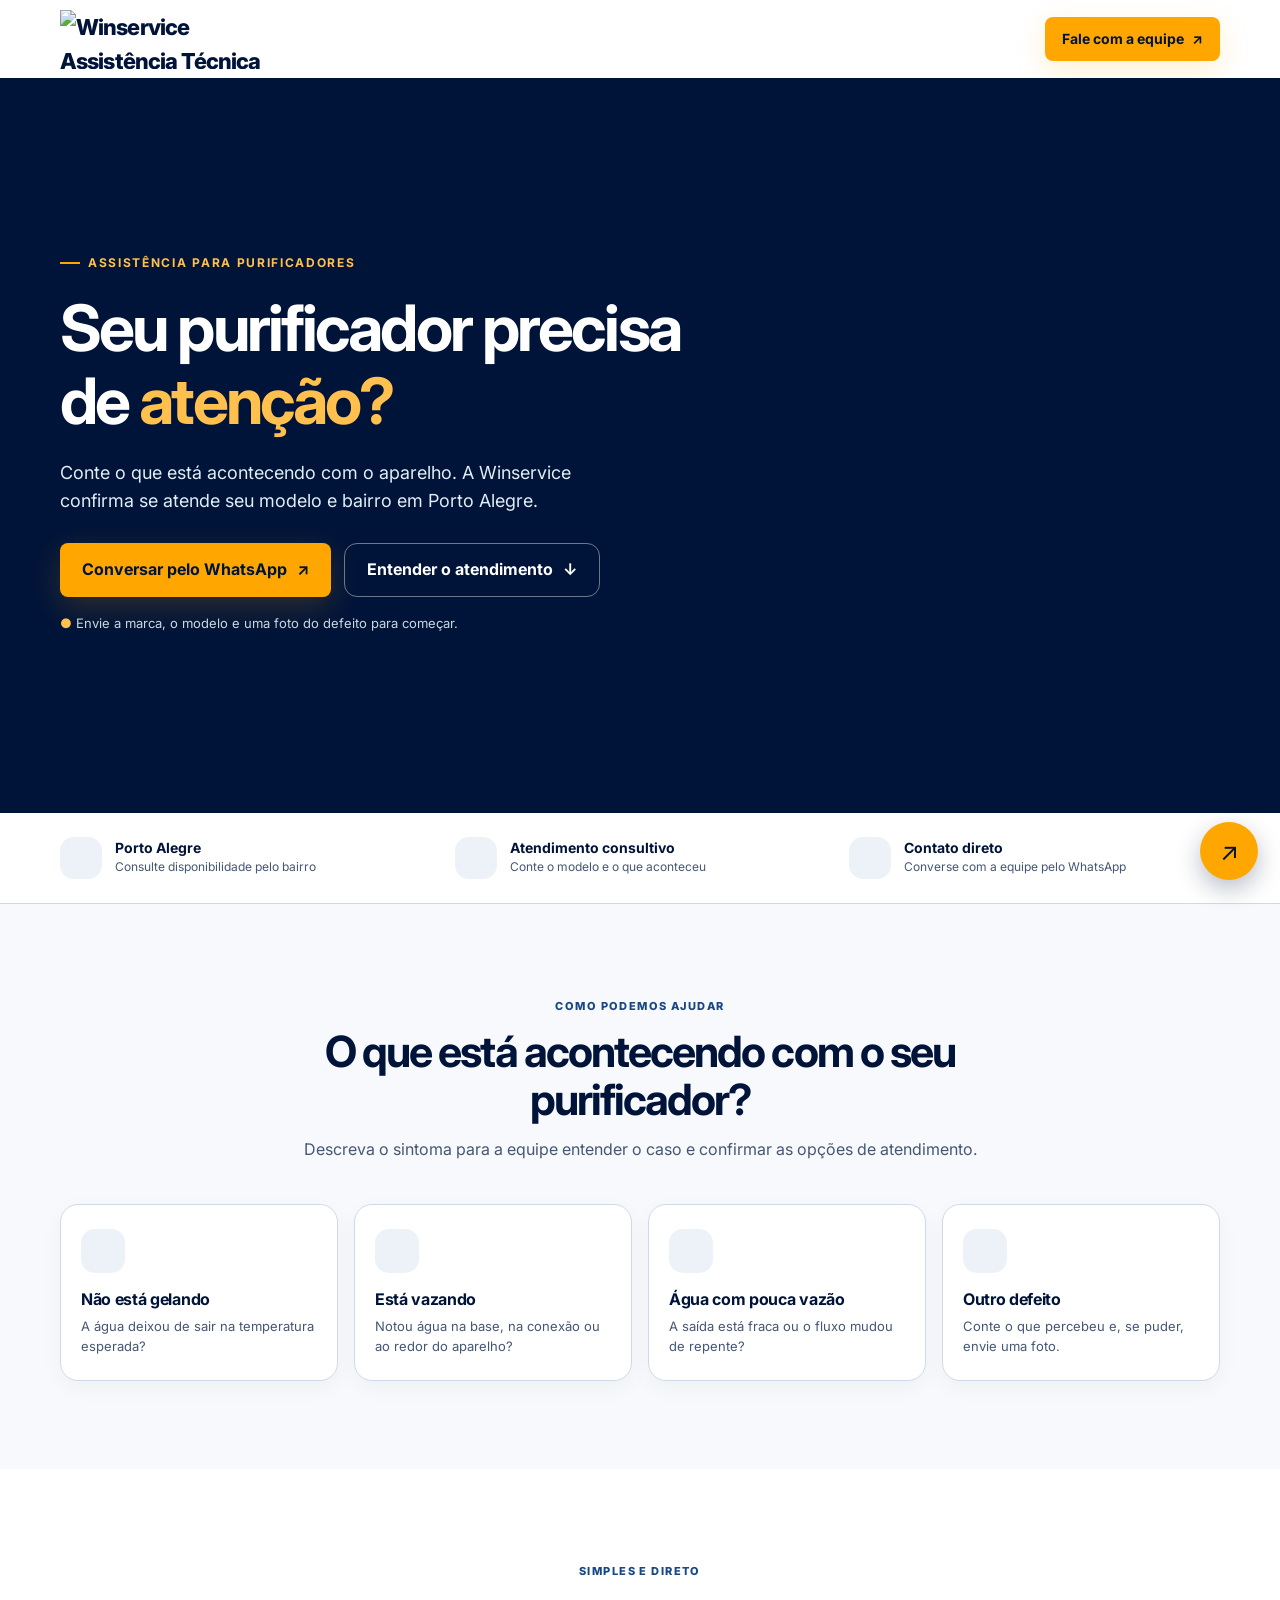
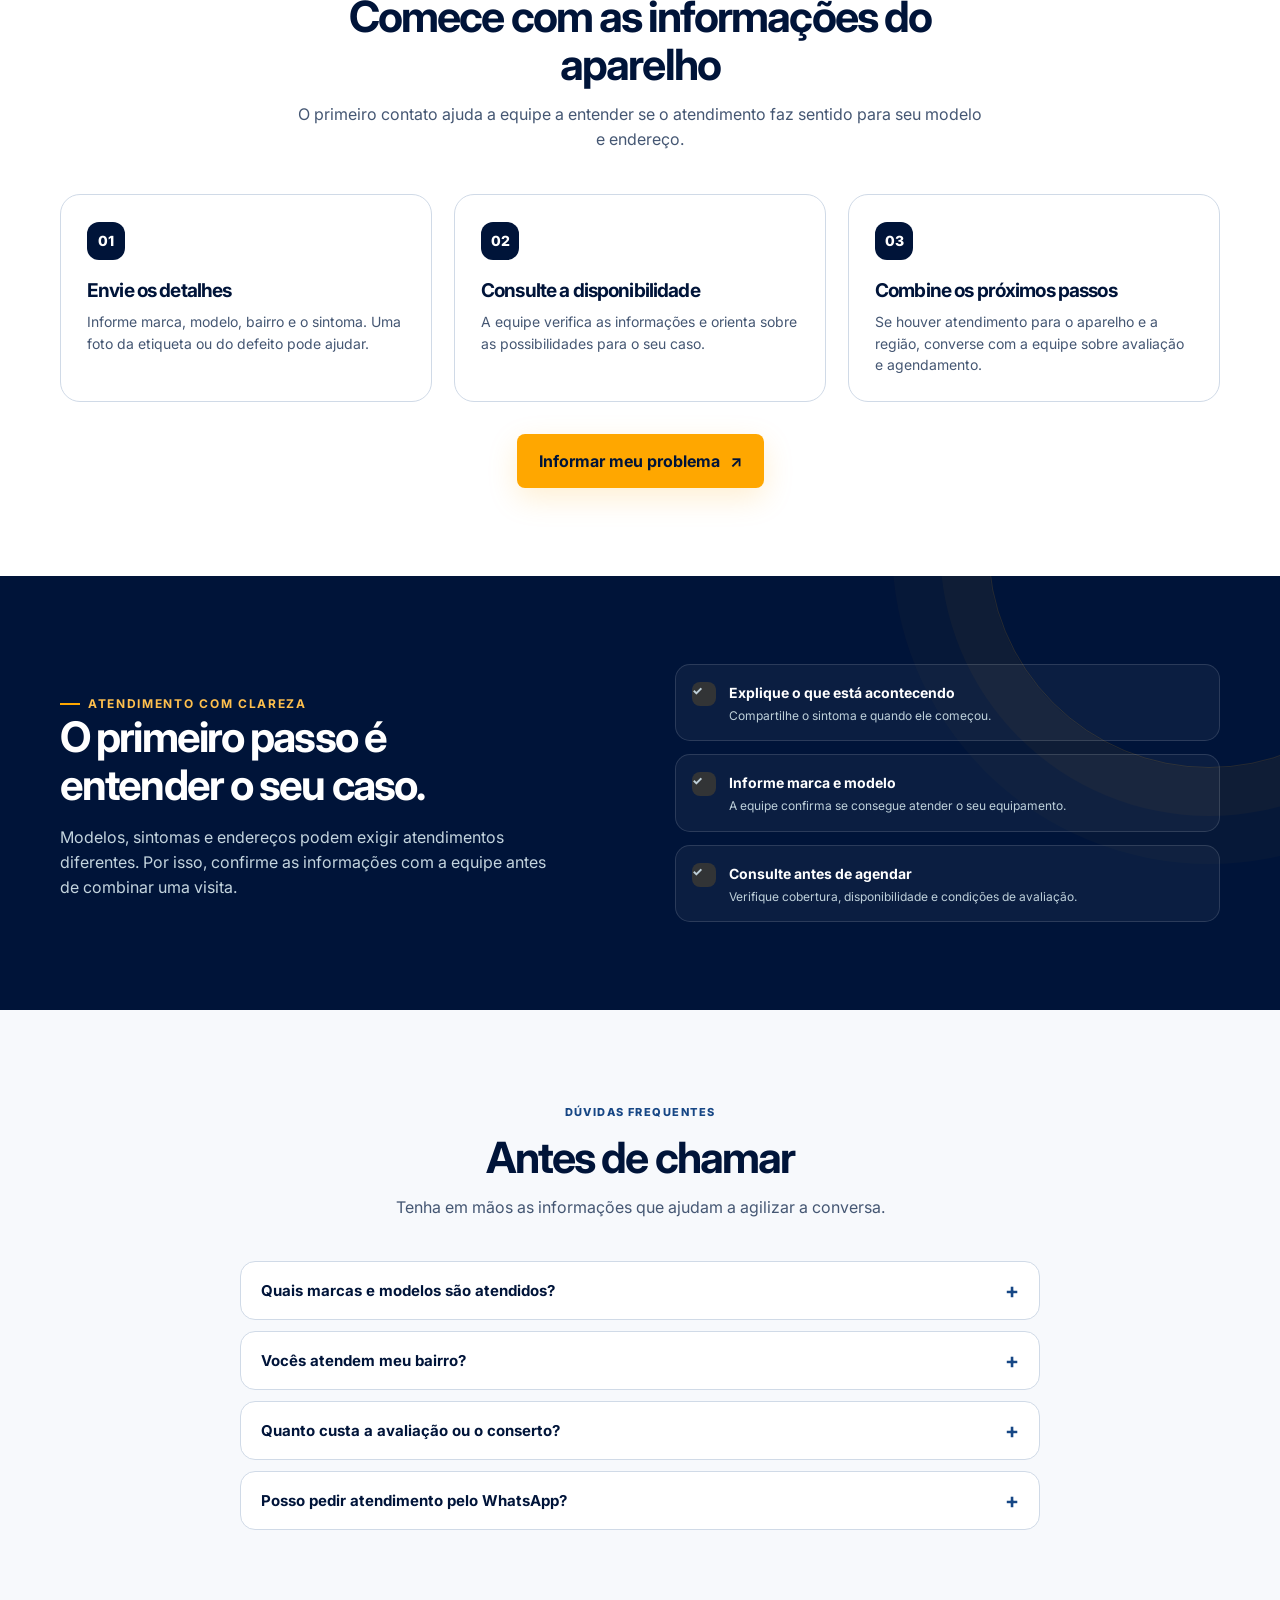
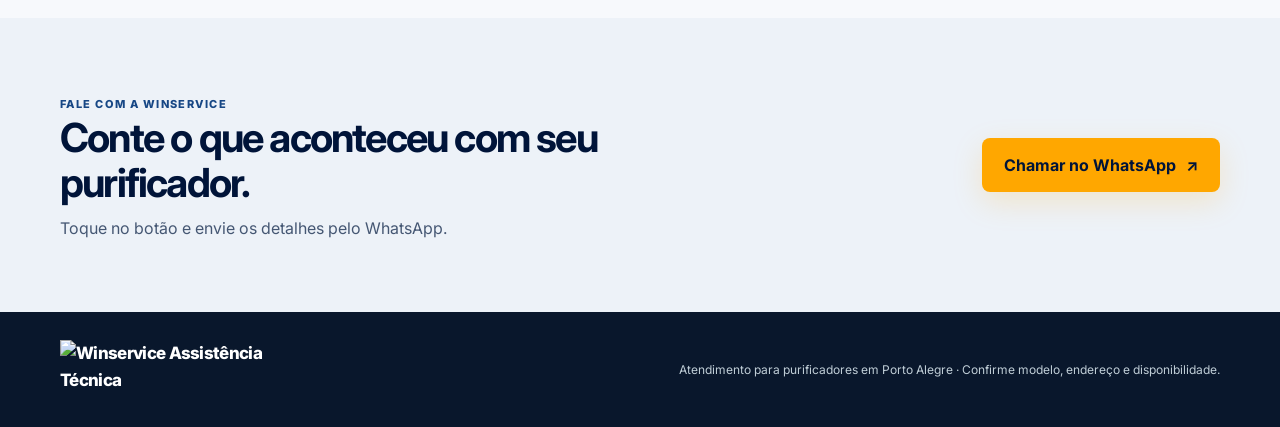
==== commit 77b4ce5e: "Corrige foco do hero mobile e segue tema do sistema" ====
--- a/03_MARKETING/CAMPANHAS/GOOGLE_ADS_CONSERTO_PURIFICADORES_POA/LANDING_PAGE/index.html
+++ b/03_MARKETING/CAMPANHAS/GOOGLE_ADS_CONSERTO_PURIFICADORES_POA/LANDING_PAGE/index.html
@@ -1,175 +1,155 @@
-<!doctype html>
-<html lang="pt-BR">
-<head>
-  <meta charset="utf-8">
-  <meta name="viewport" content="width=device-width, initial-scale=1">
-  <meta name="theme-color" content="#001439">
-  <meta name="description" content="Precisa de assistência para seu purificador de água em Porto Alegre? Fale com a Winservice, informe o modelo e o defeito e consulte a disponibilidade para seu bairro.">
-  <title>Assistência para Purificador de Água em Porto Alegre | Winservice</title>
-  <link rel="preconnect" href="https://fonts.googleapis.com">
-  <link rel="preconnect" href="https://fonts.gstatic.com" crossorigin>
-  <link href="https://fonts.googleapis.com/css2?family=Inter:wght@400;500;600;700;800&display=swap" rel="stylesheet">
-  <style>
-    :root{--navy:#102a43;--navy2:#173d5b;--blue:#156f91;--aqua:#dff5f1;--mint:#46c7a6;--ink:#193247;--muted:#61778a;--line:#e5edf2;--paper:#f7fafb;--white:#fff;--shadow:0 18px 48px rgba(13,40,62,.12);--radius:24px}
-    *{box-sizing:border-box}html{scroll-behavior:smooth}body{margin:0;color:var(--ink);font-family:"DM Sans",Arial,sans-serif;line-height:1.55;background:var(--white)}a{color:inherit}button{font:inherit}.wrap{width:min(1160px,calc(100% - 40px));margin:auto}.topbar{height:78px;display:flex;align-items:center;justify-content:space-between;gap:20px}.brand{display:flex;align-items:center;gap:11px;text-decoration:none;color:var(--navy);font-family:Manrope,sans-serif;font-weight:800;letter-spacing:-.04em;font-size:22px}.brand-mark{display:grid;place-items:center;width:38px;height:38px;border-radius:12px;background:var(--navy);color:#7ce3cb;font-size:20px}.brand small{display:block;font:600 9px/1.2 "DM Sans",sans-serif;letter-spacing:.13em;text-transform:uppercase;color:#647b8e;margin-top:1px}.top-cta{display:inline-flex;align-items:center;gap:8px;padding:11px 17px;border-radius:999px;background:var(--navy);color:#fff;text-decoration:none;font-size:14px;font-weight:700}.top-cta:hover,.btn-primary:hover{background:#1b4768;transform:translateY(-1px)}
-    .hero{position:relative;min-height:570px;overflow:hidden;display:flex;align-items:center;color:#fff;background:#193d58 url('hero-purificador.png') center 44%/cover no-repeat}.hero:before{content:"";position:absolute;inset:0;background:linear-gradient(90deg,rgba(9,31,49,.92) 0%,rgba(12,39,59,.82) 37%,rgba(12,39,59,.28) 72%,rgba(12,39,59,.08) 100%)}.hero-inner{position:relative;padding:80px 0 92px;max-width:1160px;width:calc(100% - 40px);margin:auto}.eyebrow{display:inline-flex;align-items:center;gap:8px;color:#9cf0dc;font-size:12px;letter-spacing:.14em;text-transform:uppercase;font-weight:700}.eyebrow:before{content:"";width:20px;height:2px;background:var(--mint)}h1,h2,h3{font-family:Manrope,Arial,sans-serif;line-height:1.13;letter-spacing:-.045em;margin:0}h1{font-size:clamp(38px,5.5vw,64px);max-width:660px;margin-top:20px}h1 em{font-style:normal;color:#8ee8d2}.hero-copy{font-size:18px;color:#e1edf4;max-width:530px;margin:22px 0 28px}.actions{display:flex;align-items:center;gap:13px;flex-wrap:wrap}.btn-primary,.btn-outline{display:inline-flex;align-items:center;justify-content:center;gap:10px;min-height:54px;padding:0 22px;border-radius:13px;font-weight:700;text-decoration:none;transition:.2s}.btn-primary{background:#51d2ae;color:#0b2e41;box-shadow:0 10px 30px rgba(59,206,171,.24)}.btn-outline{border:1px solid rgba(255,255,255,.42);color:#fff}.btn-outline:hover{background:rgba(255,255,255,.11)}.micro{margin:16px 0 0;color:#c8d8e1;font-size:13px}.micro span{color:#98f0dc}
-    .proof-strip{background:#fff;border-bottom:1px solid var(--line)}.proof-grid{display:grid;grid-template-columns:repeat(3,1fr);padding:24px 0;gap:24px}.proof{display:flex;gap:13px;align-items:center}.proof-icon{flex:0 0 42px;width:42px;height:42px;display:grid;place-items:center;border-radius:14px;background:var(--aqua);color:#147b76;font-size:20px}.proof strong{display:block;font:700 14px Manrope,sans-serif;color:var(--navy)}.proof span{display:block;font-size:12px;color:var(--muted);margin-top:2px}
-    section{padding:88px 0}.section-head{text-align:center;max-width:690px;margin:0 auto 42px}.section-kicker{color:#14847c;text-transform:uppercase;letter-spacing:.13em;font-size:11px;font-weight:800}.section-head h2{font-size:clamp(30px,4vw,43px);color:var(--navy);margin:10px 0 13px}.section-head p{margin:0;color:var(--muted);font-size:16px}.symptom-section{background:var(--paper)}.symptom-grid{display:grid;grid-template-columns:repeat(4,1fr);gap:16px}.symptom{padding:24px 20px;background:#fff;border:1px solid #eaf0f3;border-radius:18px;box-shadow:0 7px 22px rgba(20,50,70,.04)}.symptom .symbol{font-size:22px;width:44px;height:44px;background:#e8f6f4;color:#167c78;border-radius:14px;display:grid;place-items:center;margin-bottom:17px}.symptom h3{font-size:16px;color:var(--navy);letter-spacing:-.02em}.symptom p{font-size:13px;color:var(--muted);margin:8px 0 0}
-    .steps{display:grid;grid-template-columns:repeat(3,1fr);gap:22px}.step{padding:27px 26px 25px;border:1px solid var(--line);border-radius:20px;background:#fff}.step-num{width:38px;height:38px;border-radius:12px;display:grid;place-items:center;background:var(--navy);color:#fff;font:800 14px Manrope,sans-serif;margin-bottom:20px}.step h3{font-size:19px;color:var(--navy)}.step p{font-size:14px;color:var(--muted);margin:10px 0 0}.steps-cta{text-align:center;margin-top:32px}
-    .trust{background:var(--navy);color:#fff;overflow:hidden;position:relative}.trust:after{content:"";position:absolute;width:440px;height:440px;border:1px solid rgba(135,220,205,.15);border-radius:50%;right:-150px;top:-250px;box-shadow:0 0 0 48px rgba(135,220,205,.035),0 0 0 96px rgba(135,220,205,.025)}.trust-inner{position:relative;z-index:1;display:grid;grid-template-columns:1fr 1fr;gap:70px;align-items:center}.trust h2{font-size:clamp(30px,4vw,42px);max-width:490px}.trust p{color:#c3d4de;max-width:490px;margin:17px 0 0}.trust-list{display:grid;gap:13px}.trust-item{display:flex;gap:13px;align-items:flex-start;padding:15px 16px;border:1px solid rgba(255,255,255,.13);border-radius:15px;background:rgba(255,255,255,.045)}.check{display:grid;place-items:center;width:24px;height:24px;border-radius:8px;background:rgba(90,211,179,.18);color:#90ebd5;flex:0 0 24px;font-weight:800}.trust-item strong{font-size:14px}.trust-item span{display:block;color:#bed0da;font-size:12px;margin-top:2px}
-    .faq{background:var(--paper)}.faq-list{max-width:800px;margin:auto;display:grid;gap:11px}.faq details{background:#fff;border:1px solid var(--line);border-radius:15px;padding:0 20px}.faq summary{list-style:none;cursor:pointer;padding:19px 28px 19px 0;color:var(--navy);font:700 15px Manrope,sans-serif;position:relative}.faq summary::-webkit-details-marker{display:none}.faq summary:after{content:"+";position:absolute;right:0;top:16px;color:#168779;font-size:21px}.faq details[open] summary:after{content:"−"}.faq details p{margin:0;padding:0 0 19px;color:var(--muted);font-size:14px}
-    .final-cta{padding:72px 0;background:#e9f7f4}.final-box{display:flex;align-items:center;justify-content:space-between;gap:25px}.final-box h2{font-size:clamp(28px,4vw,40px);color:var(--navy);max-width:600px}.final-box p{color:var(--muted);margin:10px 0 0}.footer{background:#0b2133;color:#c0ced7;padding:28px 0;font-size:12px}.footer-inner{display:flex;justify-content:space-between;align-items:center;gap:20px}.footer .brand{color:white;font-size:17px}.footer .brand-mark{width:32px;height:32px;font-size:16px}.footer small{color:#a5b6c2}.wa-float{position:fixed;z-index:5;right:22px;bottom:20px;width:58px;height:58px;border-radius:50%;display:grid;place-items:center;background:#20bd78;color:#fff;text-decoration:none;font-size:25px;box-shadow:0 9px 25px rgba(11,75,55,.3);transition:.2s}.wa-float:hover{transform:translateY(-3px)}.wa-float span{position:absolute;right:68px;background:#fff;color:var(--navy);white-space:nowrap;padding:9px 12px;border-radius:10px;font-size:12px;font-weight:700;box-shadow:var(--shadow);opacity:0;pointer-events:none;transition:.2s}.wa-float:hover span{opacity:1}.mobile-only{display:none}
-    @media(max-width:800px){.hero{min-height:600px;background-position:59% center}.hero:before{background:linear-gradient(90deg,rgba(9,31,49,.9),rgba(12,39,59,.62) 68%,rgba(12,39,59,.22))}.hero-inner{padding:74px 0}.proof-grid{gap:14px}.proof{align-items:flex-start}.proof span{font-size:11px}.symptom-grid{grid-template-columns:repeat(2,1fr)}.trust-inner{grid-template-columns:1fr;gap:34px}.final-box{align-items:flex-start;flex-direction:column}.final-cta{padding:58px 0}}
-    @media(max-width:540px){.wrap{width:min(100% - 32px,1160px)}.topbar{height:68px}.brand{font-size:19px}.brand-mark{width:34px;height:34px}.top-cta{font-size:12px;padding:10px 12px}.hero{min-height:620px;background-position:61% center}.hero:before{background:linear-gradient(90deg,rgba(8,29,46,.94),rgba(8,29,46,.78) 58%,rgba(8,29,46,.43))}.hero-inner{width:calc(100% - 32px);padding:68px 0}.hero-copy{font-size:16px}.actions{align-items:stretch;flex-direction:column;max-width:360px}.btn-primary,.btn-outline{width:100%}.proof-grid{grid-template-columns:1fr;padding:19px 0;gap:16px}.proof-icon{width:38px;height:38px;flex-basis:38px}section{padding:66px 0}.section-head{margin-bottom:30px}.symptom-grid{gap:10px}.symptom{padding:18px 14px}.symptom p{font-size:12px}.steps{grid-template-columns:1fr;gap:12px}.step{padding:22px}.footer-inner{align-items:flex-start;flex-direction:column}.wa-float{right:15px;bottom:14px;width:54px;height:54px}.wa-float span{display:none}.mobile-only{display:inline}}
-    /* Identidade Winservice: marinho, âmbar e tipografia Inter. */
-    :root{--navy:#001439;--navy2:#112441;--blue:#174785;--aqua:#EDF2F8;--mint:#FFA700;--ink:#001439;--muted:#455773;--line:#D0DAE7;--paper:#F7F9FC;--white:#fff;--shadow:0 18px 48px rgba(0,20,57,.12);--radius:16px}
-    body,h1,h2,h3,.brand,.proof strong,.faq summary,.step-num{font-family:Inter,"Segoe UI",Arial,sans-serif}
-    .brand img{display:block;width:224px;max-width:100%;height:auto}
-    .top-cta,.btn-primary{background:#FFA700;color:#001439;border-radius:8px;box-shadow:0 10px 30px rgba(255,167,0,.18)}
-    .top-cta:hover,.btn-primary:hover{background:#F29400;color:#001439}
-    .hero{background-color:#001439}.hero:before{background:linear-gradient(90deg,rgba(0,20,57,.96) 0%,rgba(0,20,57,.84) 40%,rgba(0,20,57,.32) 76%,rgba(0,20,57,.12) 100%)}
-    .eyebrow,.hero h1 em,.micro span{color:#FFC04D}.eyebrow:before{background:#FFA700}
-    .proof-icon,.symptom .symbol{background:#EDF2F8;color:#174785}.section-kicker{color:#174785}.trust .section-kicker{color:#FFC04D}
-    .check{background:rgba(255,167,0,.16);color:#FFC04D}.trust:after{border-color:rgba(255,167,0,.15);box-shadow:0 0 0 48px rgba(255,167,0,.035),0 0 0 96px rgba(255,167,0,.025)}
-    .faq summary:after{color:#174785}.final-cta{background:#EDF2F8}.footer{background:#09172C}
-    .wa-float{background:#FFA700;color:#001439;box-shadow:0 9px 25px rgba(0,20,57,.28)}
-    :where(a,button,summary):focus-visible{outline:3px solid #FFA700;outline-offset:3px}
-    @media(max-width:540px){.brand img{width:172px}.hero:before{background:linear-gradient(90deg,rgba(0,20,57,.97),rgba(0,20,57,.84) 58%,rgba(0,20,57,.48))}}
-    .top-actions{display:flex;align-items:center;gap:12px}.theme-control{display:flex;align-items:center;gap:7px;font-size:12px;font-weight:700;color:#455773}.theme-control select{min-height:44px;padding:0 30px 0 11px;border:1px solid #687A92;border-radius:8px;background:#fff;color:#001439;font:600 13px Inter,"Segoe UI",Arial,sans-serif;cursor:pointer}.logo-dark{display:none!important}
-    :root{--page-bg:#fff;--card-bg:#fff;--alt-bg:#F7F9FC;--section-bg:#EDF2F8;--heading:#001439;--copy:#455773;--card-border:#D0DAE7;--control-bg:#fff;--control-fg:#001439;--control-border:#687A92;--icon-bg:#EDF2F8;--icon-fg:#174785;--theme-label:#455773}
-    :root[data-theme="dark"]{color-scheme:dark;--page-bg:#09172C;--card-bg:#112441;--alt-bg:#09172C;--section-bg:#19334F;--heading:#F7F9FC;--copy:#BECDDF;--card-border:#344C67;--control-bg:#112441;--control-fg:#F7F9FC;--control-border:#8199B4;--icon-bg:#19334F;--icon-fg:#9CCAFF;--theme-label:#BECDDF}
-    @media(prefers-color-scheme:dark){:root:not([data-theme]){color-scheme:dark;--page-bg:#09172C;--card-bg:#112441;--alt-bg:#09172C;--section-bg:#19334F;--heading:#F7F9FC;--copy:#BECDDF;--card-border:#344C67;--control-bg:#112441;--control-fg:#F7F9FC;--control-border:#8199B4;--icon-bg:#19334F;--icon-fg:#9CCAFF;--theme-label:#BECDDF}}
-    body{background:var(--page-bg);color:var(--heading)}.topbar,.proof-strip{background:var(--page-bg)}.proof-strip{border-color:var(--card-border)}.theme-control{color:var(--theme-label)}.theme-control select{background:var(--control-bg);color:var(--control-fg);border-color:var(--control-border)}
-    :root[data-theme="dark"] .logo-light{display:none!important}:root[data-theme="dark"] .logo-dark{display:block!important}
-    @media(prefers-color-scheme:dark){:root:not([data-theme]) .logo-light{display:none!important}:root:not([data-theme]) .logo-dark{display:block!important}}
-    .proof strong,.symptom h3,.step h3,.section-head h2,.faq summary,.final-box h2{color:var(--heading)}.proof span,.symptom p,.step p,.section-head p,.faq details p,.final-box p{color:var(--copy)}.symptom-section,.faq{background:var(--alt-bg)}.final-cta{background:var(--section-bg)}.symptom,.step,.faq details{background:var(--card-bg);border-color:var(--card-border)}.proof-icon,.symptom .symbol{background:var(--icon-bg);color:var(--icon-fg)}.section-kicker{color:var(--icon-fg)}.trust .section-kicker{color:#FFC04D}
-    @media(max-width:540px){.topbar{height:auto;min-height:68px;flex-wrap:wrap;padding-block:9px}.top-actions{gap:8px}.theme-control{order:2;width:100%;justify-content:flex-end}.top-actions{display:contents}.top-cta{order:1}.theme-control select{min-height:40px}.brand img{width:172px}}
-    .ws-icon{display:inline-block;flex:0 0 auto;width:22px;height:22px;background:currentColor;-webkit-mask:var(--icon) center/contain no-repeat;mask:var(--icon) center/contain no-repeat}
-    .icon-tema-sistema{--icon:url('/identidade/icones/tema-sistema.svg')}.icon-tema-claro{--icon:url('/identidade/icones/tema-claro.svg')}.icon-tema-escuro{--icon:url('/identidade/icones/tema-escuro.svg')}
-    .icon-local{--icon:url('/identidade/icones/local.svg')}.icon-conversa{--icon:url('/identidade/icones/conversa.svg')}.icon-seta-direita{--icon:url('/identidade/icones/seta-direita.svg')}.icon-frio{--icon:url('/identidade/icones/frio.svg')}.icon-vazamento{--icon:url('/identidade/icones/vazamento.svg')}.icon-vazao{--icon:url('/identidade/icones/vazao.svg')}.icon-ferramenta{--icon:url('/identidade/icones/ferramenta.svg')}
-    .theme-control{position:relative;display:grid;place-items:center;width:44px;height:44px;border:1px solid var(--control-border);border-radius:8px;color:var(--theme-label);background:var(--control-bg);cursor:pointer}.theme-control select{position:absolute;inset:0;width:100%;height:100%;padding:0;opacity:0;cursor:pointer}.theme-control:focus-within{outline:3px solid #FFA700;outline-offset:2px}.theme-control:hover{background:var(--section-bg)}
-    .proof-icon .ws-icon,.symbol .ws-icon{width:22px;height:22px}
-    .top-cta{min-height:44px}
-    @media(max-width:540px){.topbar{gap:8px}.brand{order:0}.theme-control{order:1;flex:0 0 44px;width:44px;height:44px;margin-left:auto}.top-cta{order:2;width:100%;justify-content:center}.brand img{width:172px}}
-    @media(max-width:380px){.brand img{width:145px}.hero h1{font-size:clamp(34px,10vw,38px)}.symptom-grid{grid-template-columns:1fr}}
-  </style>
-</head>
-<body>
-  <header class="wrap topbar">
-    <a class="brand" href="#inicio" aria-label="Winservice Assistência Técnica - início"><img class="logo-light" src="/identidade/logos/logo-horizontal-claro.svg" alt="Winservice Assistência Técnica" width="224" height="59"><img class="logo-dark" src="/identidade/logos/logo-horizontal-escuro.svg" alt="" width="224" height="59"></a>
-    <div class="top-actions"><label class="theme-control" title="Alterar tema"><span id="theme-icon" class="ws-icon icon-tema-sistema" aria-hidden="true"></span><select id="theme-choice" aria-label="Tema da página"><option value="system">Sistema</option><option value="light">Claro</option><option value="dark">Escuro</option></select></label><a class="top-cta wa-link" href="#contato" data-cta="topo">Fale com a equipe <span aria-hidden="true">↗</span></a></div>
-  </header>
-
-  <main>
-    <section class="hero" id="inicio" aria-labelledby="hero-title">
-      <div class="hero-inner">
-        <span class="eyebrow">Assistência para purificadores</span>
-        <h1 id="hero-title">Seu purificador precisa de <em>atenção?</em></h1>
-        <p class="hero-copy">Conte o que está acontecendo com o aparelho. A Winservice confirma se atende seu modelo e bairro em Porto Alegre.</p>
-        <div class="actions">
-          <a class="btn-primary wa-link" href="#contato" data-cta="hero">Conversar pelo WhatsApp <span aria-hidden="true">↗</span></a>
-          <a class="btn-outline" href="#como-funciona">Entender o atendimento <span aria-hidden="true">↓</span></a>
-        </div>
-        <p class="micro"><span>●</span> Envie a marca, o modelo e uma foto do defeito para começar.</p>
-      </div>
-    </section>
-
-    <div class="proof-strip" aria-label="Informações sobre o atendimento">
-      <div class="wrap proof-grid">
-        <div class="proof"><div class="proof-icon"><span class="ws-icon icon-local" aria-hidden="true"></span></div><div><strong>Porto Alegre</strong><span>Consulte disponibilidade pelo bairro</span></div></div>
-        <div class="proof"><div class="proof-icon"><span class="ws-icon icon-conversa" aria-hidden="true"></span></div><div><strong>Atendimento consultivo</strong><span>Conte o modelo e o que aconteceu</span></div></div>
-        <div class="proof"><div class="proof-icon"><span class="ws-icon icon-seta-direita" aria-hidden="true"></span></div><div><strong>Contato direto</strong><span>Converse com a equipe pelo WhatsApp</span></div></div>
-      </div>
-    </div>
-
-    <section class="symptom-section" id="problemas">
-      <div class="wrap">
-        <div class="section-head"><span class="section-kicker">Como podemos ajudar</span><h2>O que está acontecendo com o seu purificador?</h2><p>Descreva o sintoma para a equipe entender o caso e confirmar as opções de atendimento.</p></div>
-        <div class="symptom-grid">
-          <article class="symptom"><div class="symbol"><span class="ws-icon icon-frio" aria-hidden="true"></span></div><h3>Não está gelando</h3><p>A água deixou de sair na temperatura esperada?</p></article>
-          <article class="symptom"><div class="symbol"><span class="ws-icon icon-vazamento" aria-hidden="true"></span></div><h3>Está vazando</h3><p>Notou água na base, na conexão ou ao redor do aparelho?</p></article>
-          <article class="symptom"><div class="symbol"><span class="ws-icon icon-vazao" aria-hidden="true"></span></div><h3>Água com pouca vazão</h3><p>A saída está fraca ou o fluxo mudou de repente?</p></article>
-          <article class="symptom"><div class="symbol"><span class="ws-icon icon-ferramenta" aria-hidden="true"></span></div><h3>Outro defeito</h3><p>Conte o que percebeu e, se puder, envie uma foto.</p></article>
-        </div>
-      </div>
-    </section>
-
-    <section id="como-funciona">
-      <div class="wrap">
-        <div class="section-head"><span class="section-kicker">Simples e direto</span><h2>Comece com as informações do aparelho</h2><p>O primeiro contato ajuda a equipe a entender se o atendimento faz sentido para seu modelo e endereço.</p></div>
-        <div class="steps">
-          <article class="step"><div class="step-num">01</div><h3>Envie os detalhes</h3><p>Informe marca, modelo, bairro e o sintoma. Uma foto da etiqueta ou do defeito pode ajudar.</p></article>
-          <article class="step"><div class="step-num">02</div><h3>Consulte a disponibilidade</h3><p>A equipe verifica as informações e orienta sobre as possibilidades para o seu caso.</p></article>
-          <article class="step"><div class="step-num">03</div><h3>Combine os próximos passos</h3><p>Se houver atendimento para o aparelho e a região, converse com a equipe sobre avaliação e agendamento.</p></article>
-        </div>
-        <div class="steps-cta"><a class="btn-primary wa-link" href="#contato" data-cta="passos">Informar meu problema <span aria-hidden="true">↗</span></a></div>
-      </div>
-    </section>
-
-    <section class="trust" id="atendimento">
-      <div class="wrap trust-inner">
-        <div><span class="eyebrow">Atendimento com clareza</span><h2>O primeiro passo é entender o seu caso.</h2><p>Modelos, sintomas e endereços podem exigir atendimentos diferentes. Por isso, confirme as informações com a equipe antes de combinar uma visita.</p></div>
-        <div class="trust-list">
-          <div class="trust-item"><span class="check">✓</span><div><strong>Explique o que está acontecendo</strong><span>Compartilhe o sintoma e quando ele começou.</span></div></div>
-          <div class="trust-item"><span class="check">✓</span><div><strong>Informe marca e modelo</strong><span>A equipe confirma se consegue atender o seu equipamento.</span></div></div>
-          <div class="trust-item"><span class="check">✓</span><div><strong>Consulte antes de agendar</strong><span>Verifique cobertura, disponibilidade e condições de avaliação.</span></div></div>
-        </div>
-      </div>
-    </section>
-
-    <section class="faq" id="duvidas">
-      <div class="wrap">
-        <div class="section-head"><span class="section-kicker">Dúvidas frequentes</span><h2>Antes de chamar</h2><p>Tenha em mãos as informações que ajudam a agilizar a conversa.</p></div>
-        <div class="faq-list">
-          <details><summary>Quais marcas e modelos são atendidos?</summary><p>A disponibilidade depende do modelo e do tipo de defeito. Envie uma foto da etiqueta do aparelho para a equipe confirmar antes de agendar.</p></details>
-          <details><summary>Vocês atendem meu bairro?</summary><p>O atendimento é direcionado a Porto Alegre. Informe seu bairro pelo WhatsApp para confirmar a disponibilidade do endereço.</p></details>
-          <details><summary>Quanto custa a avaliação ou o conserto?</summary><p>O valor e as condições dependem do equipamento e do defeito. Consulte a equipe sobre a avaliação e os próximos passos antes de confirmar o agendamento.</p></details>
-          <details><summary>Posso pedir atendimento pelo WhatsApp?</summary><p>Sim. Envie marca, modelo, bairro e uma descrição do problema. A equipe responderá conforme a disponibilidade de atendimento.</p></details>
-        </div>
-      </div>
-    </section>
-
-    <section class="final-cta" id="contato">
-      <div class="wrap final-box"><div><span class="section-kicker">Fale com a Winservice</span><h2>Conte o que aconteceu com seu purificador.</h2><p>Toque no botão e envie os detalhes pelo WhatsApp.</p></div><a class="btn-primary wa-link" href="#contato" data-cta="final">Chamar no WhatsApp <span aria-hidden="true">↗</span></a></div>
-    </section>
-  </main>
-  <footer class="footer"><div class="wrap footer-inner"><a class="brand" href="#inicio"><img src="/identidade/logos/logo-horizontal-escuro.svg" alt="Winservice Assistência Técnica" width="224" height="59"></a><span>Atendimento para purificadores em Porto Alegre · Confirme modelo, endereço e disponibilidade.</span></div></footer>
-  <a class="wa-float wa-link" href="#contato" data-cta="flutuante" aria-label="Conversar com a Winservice pelo WhatsApp"><span>Fale pelo WhatsApp</span>↗</a>
-
-  <script>
-    // Google Ads conversion tracking will be installed after its conversion action is created.
-    // The CTA event is a WhatsApp intent click, not a confirmed or qualified lead.
-    const themeChoice = document.getElementById('theme-choice');
-    const savedTheme = localStorage.getItem('winservice-theme');
-    if (savedTheme === 'light' || savedTheme === 'dark') {
-      document.documentElement.dataset.theme = savedTheme;
-      themeChoice.value = savedTheme;
-    }
-    const themeIcon = document.getElementById('theme-icon');
-    function updateThemeIcon() { themeIcon.className = `ws-icon icon-tema-${themeChoice.value === 'system' ? 'sistema' : themeChoice.value === 'light' ? 'claro' : 'escuro'}`; }
-    updateThemeIcon();
-    themeChoice.addEventListener('change', () => {
-      if (themeChoice.value === 'system') {
-        document.documentElement.removeAttribute('data-theme');
-        localStorage.removeItem('winservice-theme');
-      } else {
-        document.documentElement.dataset.theme = themeChoice.value;
-        localStorage.setItem('winservice-theme', themeChoice.value);
-      }
-      updateThemeIcon();
-    });
-    const phone = '5551981459630';
-    const message = encodeURIComponent('Olá! Preciso de assistência para meu purificador de água. Marca/modelo: ____. Bairro: ____. Problema: ____.');
-    document.querySelectorAll('.wa-link').forEach((link) => {
-      link.href = `https://wa.me/${phone}?text=${message}`;
-      link.target = '_blank';
-      link.rel = 'noopener';
-      link.addEventListener('click', () => {
-        if (typeof gtag === 'function' && window.WINSERVICE_ADS_CONVERSION_LABEL) {
-          gtag('event', 'conversion', { send_to: `AW-7383738641/${window.WINSERVICE_ADS_CONVERSION_LABEL}`, value: 1, currency: 'BRL' });
-        }
-      });
-    });
-  </script>
-</body>
-</html>
+<!doctype html>
+<html lang="pt-BR">
+<head>
+  <meta charset="utf-8">
+  <meta name="viewport" content="width=device-width, initial-scale=1">
+  <meta name="theme-color" content="#001439">
+  <meta name="description" content="Precisa de assistência para seu purificador de água em Porto Alegre? Fale com a Winservice, informe o modelo e o defeito e consulte a disponibilidade para seu bairro.">
+  <title>Assistência para Purificador de Água em Porto Alegre | Winservice</title>
+  <link rel="preconnect" href="https://fonts.googleapis.com">
+  <link rel="preconnect" href="https://fonts.gstatic.com" crossorigin>
+  <link href="https://fonts.googleapis.com/css2?family=Inter:wght@400;500;600;700;800&display=swap" rel="stylesheet">
+  <style>
+    :root{--navy:#102a43;--navy2:#173d5b;--blue:#156f91;--aqua:#dff5f1;--mint:#46c7a6;--ink:#193247;--muted:#61778a;--line:#e5edf2;--paper:#f7fafb;--white:#fff;--shadow:0 18px 48px rgba(13,40,62,.12);--radius:24px}
+    *{box-sizing:border-box}html{scroll-behavior:smooth}body{margin:0;color:var(--ink);font-family:"DM Sans",Arial,sans-serif;line-height:1.55;background:var(--white)}a{color:inherit}button{font:inherit}.wrap{width:min(1160px,calc(100% - 40px));margin:auto}.topbar{height:78px;display:flex;align-items:center;justify-content:space-between;gap:20px}.brand{display:flex;align-items:center;gap:11px;text-decoration:none;color:var(--navy);font-family:Manrope,sans-serif;font-weight:800;letter-spacing:-.04em;font-size:22px}.brand-mark{display:grid;place-items:center;width:38px;height:38px;border-radius:12px;background:var(--navy);color:#7ce3cb;font-size:20px}.brand small{display:block;font:600 9px/1.2 "DM Sans",sans-serif;letter-spacing:.13em;text-transform:uppercase;color:#647b8e;margin-top:1px}.top-cta{display:inline-flex;align-items:center;gap:8px;padding:11px 17px;border-radius:999px;background:var(--navy);color:#fff;text-decoration:none;font-size:14px;font-weight:700}.top-cta:hover,.btn-primary:hover{background:#1b4768;transform:translateY(-1px)}
+    .hero{position:relative;min-height:570px;overflow:hidden;display:flex;align-items:center;color:#fff;background:#193d58 url('hero-purificador.png') center 44%/cover no-repeat}.hero:before{content:"";position:absolute;inset:0;background:linear-gradient(90deg,rgba(9,31,49,.92) 0%,rgba(12,39,59,.82) 37%,rgba(12,39,59,.28) 72%,rgba(12,39,59,.08) 100%)}.hero-inner{position:relative;padding:80px 0 92px;max-width:1160px;width:calc(100% - 40px);margin:auto}.eyebrow{display:inline-flex;align-items:center;gap:8px;color:#9cf0dc;font-size:12px;letter-spacing:.14em;text-transform:uppercase;font-weight:700}.eyebrow:before{content:"";width:20px;height:2px;background:var(--mint)}h1,h2,h3{font-family:Manrope,Arial,sans-serif;line-height:1.13;letter-spacing:-.045em;margin:0}h1{font-size:clamp(38px,5.5vw,64px);max-width:660px;margin-top:20px}h1 em{font-style:normal;color:#8ee8d2}.hero-copy{font-size:18px;color:#e1edf4;max-width:530px;margin:22px 0 28px}.actions{display:flex;align-items:center;gap:13px;flex-wrap:wrap}.btn-primary,.btn-outline{display:inline-flex;align-items:center;justify-content:center;gap:10px;min-height:54px;padding:0 22px;border-radius:13px;font-weight:700;text-decoration:none;transition:.2s}.btn-primary{background:#51d2ae;color:#0b2e41;box-shadow:0 10px 30px rgba(59,206,171,.24)}.btn-outline{border:1px solid rgba(255,255,255,.42);color:#fff}.btn-outline:hover{background:rgba(255,255,255,.11)}.micro{margin:16px 0 0;color:#c8d8e1;font-size:13px}.micro span{color:#98f0dc}
+    .proof-strip{background:#fff;border-bottom:1px solid var(--line)}.proof-grid{display:grid;grid-template-columns:repeat(3,1fr);padding:24px 0;gap:24px}.proof{display:flex;gap:13px;align-items:center}.proof-icon{flex:0 0 42px;width:42px;height:42px;display:grid;place-items:center;border-radius:14px;background:var(--aqua);color:#147b76;font-size:20px}.proof strong{display:block;font:700 14px Manrope,sans-serif;color:var(--navy)}.proof span{display:block;font-size:12px;color:var(--muted);margin-top:2px}
+    section{padding:88px 0}.section-head{text-align:center;max-width:690px;margin:0 auto 42px}.section-kicker{color:#14847c;text-transform:uppercase;letter-spacing:.13em;font-size:11px;font-weight:800}.section-head h2{font-size:clamp(30px,4vw,43px);color:var(--navy);margin:10px 0 13px}.section-head p{margin:0;color:var(--muted);font-size:16px}.symptom-section{background:var(--paper)}.symptom-grid{display:grid;grid-template-columns:repeat(4,1fr);gap:16px}.symptom{padding:24px 20px;background:#fff;border:1px solid #eaf0f3;border-radius:18px;box-shadow:0 7px 22px rgba(20,50,70,.04)}.symptom .symbol{font-size:22px;width:44px;height:44px;background:#e8f6f4;color:#167c78;border-radius:14px;display:grid;place-items:center;margin-bottom:17px}.symptom h3{font-size:16px;color:var(--navy);letter-spacing:-.02em}.symptom p{font-size:13px;color:var(--muted);margin:8px 0 0}
+    .steps{display:grid;grid-template-columns:repeat(3,1fr);gap:22px}.step{padding:27px 26px 25px;border:1px solid var(--line);border-radius:20px;background:#fff}.step-num{width:38px;height:38px;border-radius:12px;display:grid;place-items:center;background:var(--navy);color:#fff;font:800 14px Manrope,sans-serif;margin-bottom:20px}.step h3{font-size:19px;color:var(--navy)}.step p{font-size:14px;color:var(--muted);margin:10px 0 0}.steps-cta{text-align:center;margin-top:32px}
+    .trust{background:var(--navy);color:#fff;overflow:hidden;position:relative}.trust:after{content:"";position:absolute;width:440px;height:440px;border:1px solid rgba(135,220,205,.15);border-radius:50%;right:-150px;top:-250px;box-shadow:0 0 0 48px rgba(135,220,205,.035),0 0 0 96px rgba(135,220,205,.025)}.trust-inner{position:relative;z-index:1;display:grid;grid-template-columns:1fr 1fr;gap:70px;align-items:center}.trust h2{font-size:clamp(30px,4vw,42px);max-width:490px}.trust p{color:#c3d4de;max-width:490px;margin:17px 0 0}.trust-list{display:grid;gap:13px}.trust-item{display:flex;gap:13px;align-items:flex-start;padding:15px 16px;border:1px solid rgba(255,255,255,.13);border-radius:15px;background:rgba(255,255,255,.045)}.check{display:grid;place-items:center;width:24px;height:24px;border-radius:8px;background:rgba(90,211,179,.18);color:#90ebd5;flex:0 0 24px;font-weight:800}.trust-item strong{font-size:14px}.trust-item span{display:block;color:#bed0da;font-size:12px;margin-top:2px}
+    .faq{background:var(--paper)}.faq-list{max-width:800px;margin:auto;display:grid;gap:11px}.faq details{background:#fff;border:1px solid var(--line);border-radius:15px;padding:0 20px}.faq summary{list-style:none;cursor:pointer;padding:19px 28px 19px 0;color:var(--navy);font:700 15px Manrope,sans-serif;position:relative}.faq summary::-webkit-details-marker{display:none}.faq summary:after{content:"+";position:absolute;right:0;top:16px;color:#168779;font-size:21px}.faq details[open] summary:after{content:"−"}.faq details p{margin:0;padding:0 0 19px;color:var(--muted);font-size:14px}
+    .final-cta{padding:72px 0;background:#e9f7f4}.final-box{display:flex;align-items:center;justify-content:space-between;gap:25px}.final-box h2{font-size:clamp(28px,4vw,40px);color:var(--navy);max-width:600px}.final-box p{color:var(--muted);margin:10px 0 0}.footer{background:#0b2133;color:#c0ced7;padding:28px 0;font-size:12px}.footer-inner{display:flex;justify-content:space-between;align-items:center;gap:20px}.footer .brand{color:white;font-size:17px}.footer .brand-mark{width:32px;height:32px;font-size:16px}.footer small{color:#a5b6c2}.wa-float{position:fixed;z-index:5;right:22px;bottom:20px;width:58px;height:58px;border-radius:50%;display:grid;place-items:center;background:#20bd78;color:#fff;text-decoration:none;font-size:25px;box-shadow:0 9px 25px rgba(11,75,55,.3);transition:.2s}.wa-float:hover{transform:translateY(-3px)}.wa-float span{position:absolute;right:68px;background:#fff;color:var(--navy);white-space:nowrap;padding:9px 12px;border-radius:10px;font-size:12px;font-weight:700;box-shadow:var(--shadow);opacity:0;pointer-events:none;transition:.2s}.wa-float:hover span{opacity:1}.mobile-only{display:none}
+    @media(max-width:800px){.hero{min-height:600px;background-position:59% center}.hero:before{background:linear-gradient(90deg,rgba(9,31,49,.9),rgba(12,39,59,.62) 68%,rgba(12,39,59,.22))}.hero-inner{padding:74px 0}.proof-grid{gap:14px}.proof{align-items:flex-start}.proof span{font-size:11px}.symptom-grid{grid-template-columns:repeat(2,1fr)}.trust-inner{grid-template-columns:1fr;gap:34px}.final-box{align-items:flex-start;flex-direction:column}.final-cta{padding:58px 0}}
+    @media(max-width:540px){.wrap{width:min(100% - 32px,1160px)}.topbar{height:68px}.brand{font-size:19px}.brand-mark{width:34px;height:34px}.top-cta{font-size:12px;padding:10px 12px}.hero{min-height:620px;background-position:61% center}.hero:before{background:linear-gradient(90deg,rgba(8,29,46,.94),rgba(8,29,46,.78) 58%,rgba(8,29,46,.43))}.hero-inner{width:calc(100% - 32px);padding:68px 0}.hero-copy{font-size:16px}.actions{align-items:stretch;flex-direction:column;max-width:360px}.btn-primary,.btn-outline{width:100%}.proof-grid{grid-template-columns:1fr;padding:19px 0;gap:16px}.proof-icon{width:38px;height:38px;flex-basis:38px}section{padding:66px 0}.section-head{margin-bottom:30px}.symptom-grid{gap:10px}.symptom{padding:18px 14px}.symptom p{font-size:12px}.steps{grid-template-columns:1fr;gap:12px}.step{padding:22px}.footer-inner{align-items:flex-start;flex-direction:column}.wa-float{right:15px;bottom:14px;width:54px;height:54px}.wa-float span{display:none}.mobile-only{display:inline}}
+    /* Identidade Winservice: marinho, âmbar e tipografia Inter. */
+    :root{--navy:#001439;--navy2:#112441;--blue:#174785;--aqua:#EDF2F8;--mint:#FFA700;--ink:#001439;--muted:#455773;--line:#D0DAE7;--paper:#F7F9FC;--white:#fff;--shadow:0 18px 48px rgba(0,20,57,.12);--radius:16px}
+    body,h1,h2,h3,.brand,.proof strong,.faq summary,.step-num{font-family:Inter,"Segoe UI",Arial,sans-serif}
+    .brand img{display:block;width:224px;max-width:100%;height:auto}
+    .top-cta,.btn-primary{background:#FFA700;color:#001439;border-radius:8px;box-shadow:0 10px 30px rgba(255,167,0,.18)}
+    .top-cta:hover,.btn-primary:hover{background:#F29400;color:#001439}
+    .hero{background-color:#001439}.hero:before{background:linear-gradient(90deg,rgba(0,20,57,.96) 0%,rgba(0,20,57,.84) 40%,rgba(0,20,57,.32) 76%,rgba(0,20,57,.12) 100%)}
+    .eyebrow,.hero h1 em,.micro span{color:#FFC04D}.eyebrow:before{background:#FFA700}
+    .proof-icon,.symptom .symbol{background:#EDF2F8;color:#174785}.section-kicker{color:#174785}.trust .section-kicker{color:#FFC04D}
+    .check{background:rgba(255,167,0,.16);color:#FFC04D}.trust:after{border-color:rgba(255,167,0,.15);box-shadow:0 0 0 48px rgba(255,167,0,.035),0 0 0 96px rgba(255,167,0,.025)}
+    .faq summary:after{color:#174785}.final-cta{background:#EDF2F8}.footer{background:#09172C}
+    .wa-float{background:#FFA700;color:#001439;box-shadow:0 9px 25px rgba(0,20,57,.28)}
+    :where(a,button,summary):focus-visible{outline:3px solid #FFA700;outline-offset:3px}
+    @media(max-width:540px){.brand img{width:172px}.hero{background-position:94% center}.hero:before{background:linear-gradient(90deg,rgba(0,20,57,.97),rgba(0,20,57,.84) 58%,rgba(0,20,57,.48))}}
+    .logo-dark{display:none!important}
+    :root{--page-bg:#fff;--card-bg:#fff;--alt-bg:#F7F9FC;--section-bg:#EDF2F8;--heading:#001439;--copy:#455773;--card-border:#D0DAE7;--icon-bg:#EDF2F8;--icon-fg:#174785}
+    body{background:var(--page-bg);color:var(--heading)}
+    .topbar,.proof-strip{background:var(--page-bg)}.proof-strip{border-color:var(--card-border)}
+    .proof strong,.symptom h3,.step h3,.section-head h2,.faq summary,.final-box h2{color:var(--heading)}
+    .proof span,.symptom p,.step p,.section-head p,.faq details p,.final-box p{color:var(--copy)}
+    .symptom-section,.faq{background:var(--alt-bg)}.final-cta{background:var(--section-bg)}
+    .symptom,.step,.faq details{background:var(--card-bg);border-color:var(--card-border)}
+    .proof-icon,.symptom .symbol{background:var(--icon-bg);color:var(--icon-fg)}.section-kicker{color:var(--icon-fg)}
+    @media(prefers-color-scheme:dark){:root{color-scheme:dark;--page-bg:#09172C;--card-bg:#112441;--alt-bg:#09172C;--section-bg:#19334F;--heading:#F7F9FC;--copy:#BECDDF;--card-border:#344C67;--icon-bg:#19334F;--icon-fg:#9CCAFF}.logo-light{display:none!important}.logo-dark{display:block!important}}
+    .ws-icon{display:inline-block;flex:0 0 auto;width:22px;height:22px;background:currentColor;-webkit-mask:var(--icon) center/contain no-repeat;mask:var(--icon) center/contain no-repeat}
+    .icon-local{--icon:url('/identidade/icones/local.svg')}.icon-conversa{--icon:url('/identidade/icones/conversa.svg')}.icon-seta-direita{--icon:url('/identidade/icones/seta-direita.svg')}.icon-frio{--icon:url('/identidade/icones/frio.svg')}.icon-vazamento{--icon:url('/identidade/icones/vazamento.svg')}.icon-vazao{--icon:url('/identidade/icones/vazao.svg')}.icon-ferramenta{--icon:url('/identidade/icones/ferramenta.svg')}
+    .proof-icon .ws-icon,.symbol .ws-icon{width:22px;height:22px}
+    .top-cta{min-height:44px}
+    @media(max-width:380px){.hero h1{font-size:clamp(34px,10vw,38px)}.symptom-grid{grid-template-columns:1fr}}
+  </style>
+</head>
+<body>
+  <header class="wrap topbar">
+    <a class="brand" href="#inicio" aria-label="Winservice Assistência Técnica - início"><img class="logo-light" src="/identidade/logos/logo-horizontal-claro.svg" alt="Winservice Assistência Técnica" width="224" height="59"><img class="logo-dark" src="/identidade/logos/logo-horizontal-escuro.svg" alt="" width="224" height="59"></a>
+    <a class="top-cta wa-link" href="#contato" data-cta="topo">Fale com a equipe <span aria-hidden="true">↗</span></a>
+  </header>
+
+  <main>
+    <section class="hero" id="inicio" aria-labelledby="hero-title">
+      <div class="hero-inner">
+        <span class="eyebrow">Assistência para purificadores</span>
+        <h1 id="hero-title">Seu purificador precisa de <em>atenção?</em></h1>
+        <p class="hero-copy">Conte o que está acontecendo com o aparelho. A Winservice confirma se atende seu modelo e bairro em Porto Alegre.</p>
+        <div class="actions">
+          <a class="btn-primary wa-link" href="#contato" data-cta="hero">Conversar pelo WhatsApp <span aria-hidden="true">↗</span></a>
+          <a class="btn-outline" href="#como-funciona">Entender o atendimento <span aria-hidden="true">↓</span></a>
+        </div>
+        <p class="micro"><span>●</span> Envie a marca, o modelo e uma foto do defeito para começar.</p>
+      </div>
+    </section>
+
+    <div class="proof-strip" aria-label="Informações sobre o atendimento">
+      <div class="wrap proof-grid">
+        <div class="proof"><div class="proof-icon"><span class="ws-icon icon-local" aria-hidden="true"></span></div><div><strong>Porto Alegre</strong><span>Consulte disponibilidade pelo bairro</span></div></div>
+        <div class="proof"><div class="proof-icon"><span class="ws-icon icon-conversa" aria-hidden="true"></span></div><div><strong>Atendimento consultivo</strong><span>Conte o modelo e o que aconteceu</span></div></div>
+        <div class="proof"><div class="proof-icon"><span class="ws-icon icon-seta-direita" aria-hidden="true"></span></div><div><strong>Contato direto</strong><span>Converse com a equipe pelo WhatsApp</span></div></div>
+      </div>
+    </div>
+
+    <section class="symptom-section" id="problemas">
+      <div class="wrap">
+        <div class="section-head"><span class="section-kicker">Como podemos ajudar</span><h2>O que está acontecendo com o seu purificador?</h2><p>Descreva o sintoma para a equipe entender o caso e confirmar as opções de atendimento.</p></div>
+        <div class="symptom-grid">
+          <article class="symptom"><div class="symbol"><span class="ws-icon icon-frio" aria-hidden="true"></span></div><h3>Não está gelando</h3><p>A água deixou de sair na temperatura esperada?</p></article>
+          <article class="symptom"><div class="symbol"><span class="ws-icon icon-vazamento" aria-hidden="true"></span></div><h3>Está vazando</h3><p>Notou água na base, na conexão ou ao redor do aparelho?</p></article>
+          <article class="symptom"><div class="symbol"><span class="ws-icon icon-vazao" aria-hidden="true"></span></div><h3>Água com pouca vazão</h3><p>A saída está fraca ou o fluxo mudou de repente?</p></article>
+          <article class="symptom"><div class="symbol"><span class="ws-icon icon-ferramenta" aria-hidden="true"></span></div><h3>Outro defeito</h3><p>Conte o que percebeu e, se puder, envie uma foto.</p></article>
+        </div>
+      </div>
+    </section>
+
+    <section id="como-funciona">
+      <div class="wrap">
+        <div class="section-head"><span class="section-kicker">Simples e direto</span><h2>Comece com as informações do aparelho</h2><p>O primeiro contato ajuda a equipe a entender se o atendimento faz sentido para seu modelo e endereço.</p></div>
+        <div class="steps">
+          <article class="step"><div class="step-num">01</div><h3>Envie os detalhes</h3><p>Informe marca, modelo, bairro e o sintoma. Uma foto da etiqueta ou do defeito pode ajudar.</p></article>
+          <article class="step"><div class="step-num">02</div><h3>Consulte a disponibilidade</h3><p>A equipe verifica as informações e orienta sobre as possibilidades para o seu caso.</p></article>
+          <article class="step"><div class="step-num">03</div><h3>Combine os próximos passos</h3><p>Se houver atendimento para o aparelho e a região, converse com a equipe sobre avaliação e agendamento.</p></article>
+        </div>
+        <div class="steps-cta"><a class="btn-primary wa-link" href="#contato" data-cta="passos">Informar meu problema <span aria-hidden="true">↗</span></a></div>
+      </div>
+    </section>
+
+    <section class="trust" id="atendimento">
+      <div class="wrap trust-inner">
+        <div><span class="eyebrow">Atendimento com clareza</span><h2>O primeiro passo é entender o seu caso.</h2><p>Modelos, sintomas e endereços podem exigir atendimentos diferentes. Por isso, confirme as informações com a equipe antes de combinar uma visita.</p></div>
+        <div class="trust-list">
+          <div class="trust-item"><span class="check">✓</span><div><strong>Explique o que está acontecendo</strong><span>Compartilhe o sintoma e quando ele começou.</span></div></div>
+          <div class="trust-item"><span class="check">✓</span><div><strong>Informe marca e modelo</strong><span>A equipe confirma se consegue atender o seu equipamento.</span></div></div>
+          <div class="trust-item"><span class="check">✓</span><div><strong>Consulte antes de agendar</strong><span>Verifique cobertura, disponibilidade e condições de avaliação.</span></div></div>
+        </div>
+      </div>
+    </section>
+
+    <section class="faq" id="duvidas">
+      <div class="wrap">
+        <div class="section-head"><span class="section-kicker">Dúvidas frequentes</span><h2>Antes de chamar</h2><p>Tenha em mãos as informações que ajudam a agilizar a conversa.</p></div>
+        <div class="faq-list">
+          <details><summary>Quais marcas e modelos são atendidos?</summary><p>A disponibilidade depende do modelo e do tipo de defeito. Envie uma foto da etiqueta do aparelho para a equipe confirmar antes de agendar.</p></details>
+          <details><summary>Vocês atendem meu bairro?</summary><p>O atendimento é direcionado a Porto Alegre. Informe seu bairro pelo WhatsApp para confirmar a disponibilidade do endereço.</p></details>
+          <details><summary>Quanto custa a avaliação ou o conserto?</summary><p>O valor e as condições dependem do equipamento e do defeito. Consulte a equipe sobre a avaliação e os próximos passos antes de confirmar o agendamento.</p></details>
+          <details><summary>Posso pedir atendimento pelo WhatsApp?</summary><p>Sim. Envie marca, modelo, bairro e uma descrição do problema. A equipe responderá conforme a disponibilidade de atendimento.</p></details>
+        </div>
+      </div>
+    </section>
+
+    <section class="final-cta" id="contato">
+      <div class="wrap final-box"><div><span class="section-kicker">Fale com a Winservice</span><h2>Conte o que aconteceu com seu purificador.</h2><p>Toque no botão e envie os detalhes pelo WhatsApp.</p></div><a class="btn-primary wa-link" href="#contato" data-cta="final">Chamar no WhatsApp <span aria-hidden="true">↗</span></a></div>
+    </section>
+  </main>
+  <footer class="footer"><div class="wrap footer-inner"><a class="brand" href="#inicio"><img src="/identidade/logos/logo-horizontal-escuro.svg" alt="Winservice Assistência Técnica" width="224" height="59"></a><span>Atendimento para purificadores em Porto Alegre · Confirme modelo, endereço e disponibilidade.</span></div></footer>
+  <a class="wa-float wa-link" href="#contato" data-cta="flutuante" aria-label="Conversar com a Winservice pelo WhatsApp"><span>Fale pelo WhatsApp</span>↗</a>
+
+  <script>
+    // Google Ads conversion tracking will be installed after its conversion action is created.
+    // The CTA event is a WhatsApp intent click, not a confirmed or qualified lead.
+    const phone = '5551981459630';
+    const message = encodeURIComponent('Olá! Preciso de assistência para meu purificador de água. Marca/modelo: ____. Bairro: ____. Problema: ____.');
+    document.querySelectorAll('.wa-link').forEach((link) => {
+      link.href = `https://wa.me/${phone}?text=${message}`;
+      link.target = '_blank';
+      link.rel = 'noopener';
+      link.addEventListener('click', () => {
+        if (typeof gtag === 'function' && window.WINSERVICE_ADS_CONVERSION_LABEL) {
+          gtag('event', 'conversion', { send_to: `AW-7383738641/${window.WINSERVICE_ADS_CONVERSION_LABEL}`, value: 1, currency: 'BRL' });
+        }
+      });
+    });
+  </script>
+</body>
+</html>
+
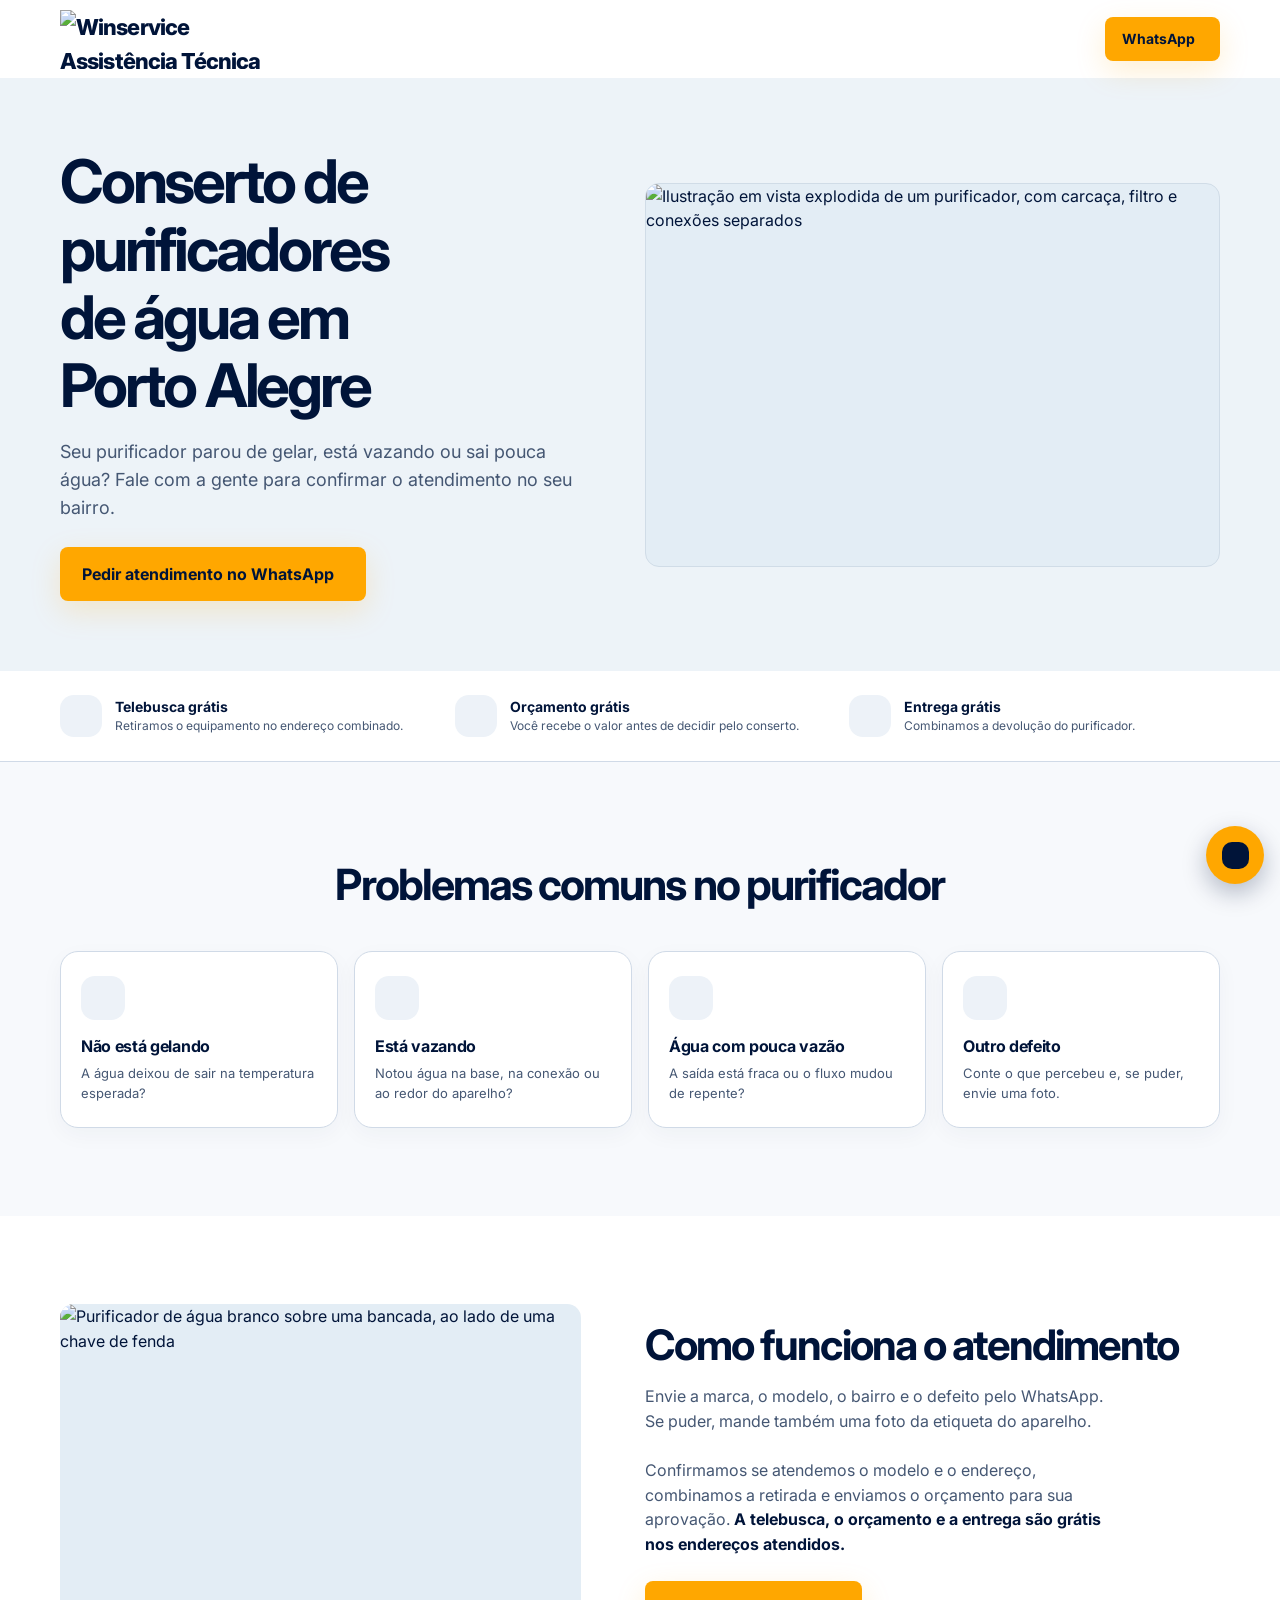
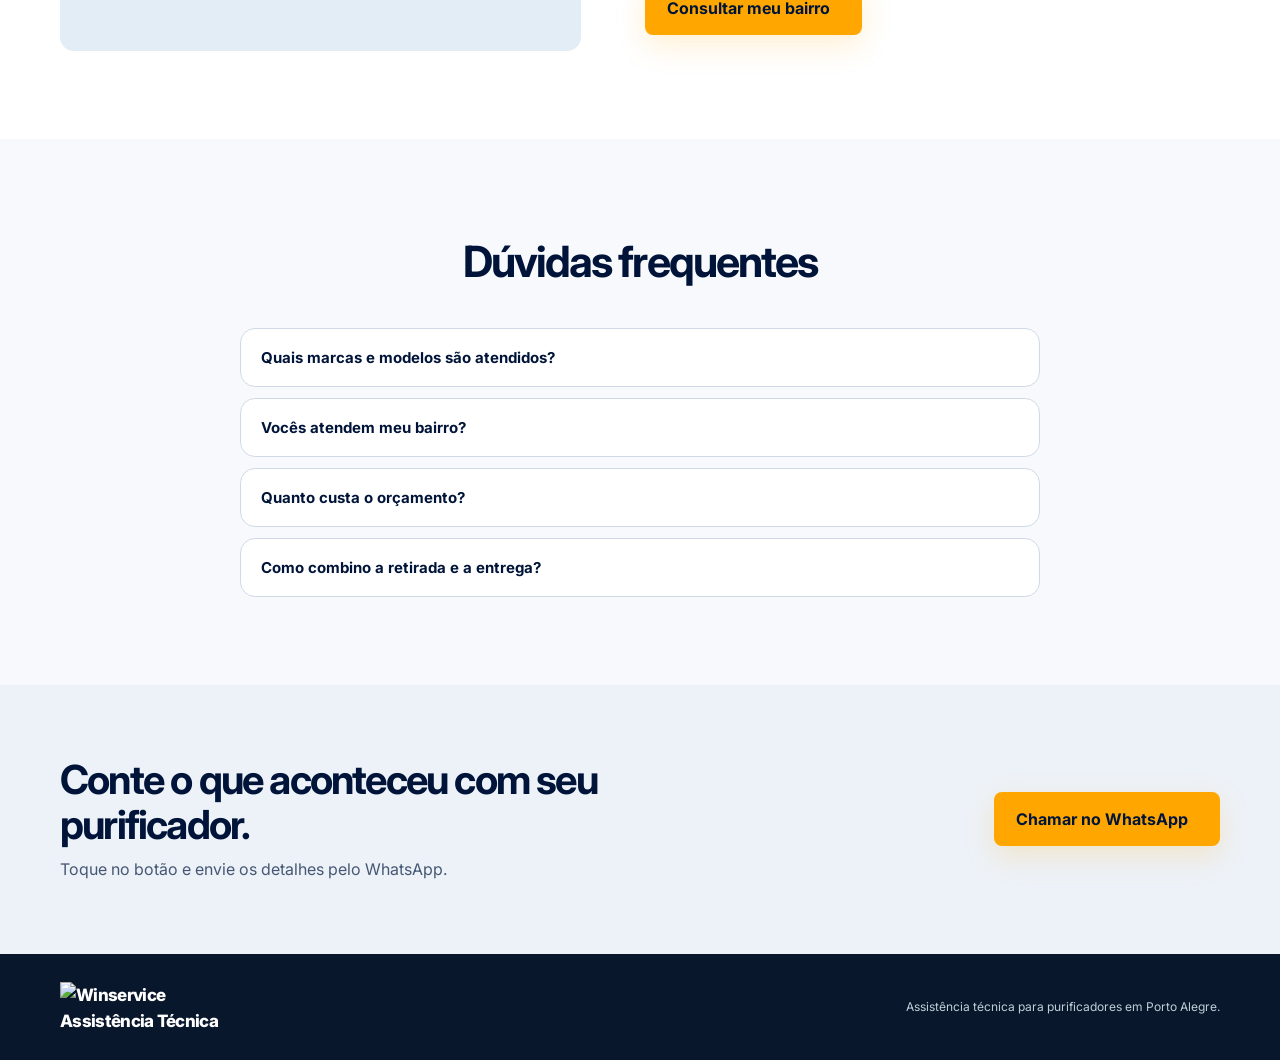
==== commit 75a8bb3d: "Registra campanha de purificadores pausada e conversão publicada" ====
--- a/03_MARKETING/CAMPANHAS/GOOGLE_ADS_CONSERTO_PURIFICADORES_POA/LANDING_PAGE/index.html
+++ b/03_MARKETING/CAMPANHAS/GOOGLE_ADS_CONSERTO_PURIFICADORES_POA/LANDING_PAGE/index.html
@@ -1,88 +1,146 @@
 <!doctype html>
 <html lang="pt-BR">
 <head>
+  <script async src="https://www.googletagmanager.com/gtag/js?id=AW-18574333481"></script>
+  <script>
+    window.dataLayer = window.dataLayer || [];
+    function gtag() { dataLayer.push(arguments); }
+    gtag("js", new Date());
+    gtag("config", "AW-18574333481");
+  </script>
   <meta charset="utf-8">
   <meta name="viewport" content="width=device-width, initial-scale=1">
-  <meta name="theme-color" content="#001439">
-  <meta name="description" content="Precisa de assistência para seu purificador de água em Porto Alegre? Fale com a Winservice, informe o modelo e o defeito e consulte a disponibilidade para seu bairro.">
+  <meta name="theme-color" content="#FFFFFF">
+  <meta name="description" content="Conserto de purificadores de água em Porto Alegre. Telebusca, orçamento e entrega grátis nos endereços atendidos. Peça atendimento pelo WhatsApp.">
   <title>Assistência para Purificador de Água em Porto Alegre | Winservice</title>
   <link rel="preconnect" href="https://fonts.googleapis.com">
   <link rel="preconnect" href="https://fonts.gstatic.com" crossorigin>
   <link href="https://fonts.googleapis.com/css2?family=Inter:wght@400;500;600;700;800&display=swap" rel="stylesheet">
+  <link rel="stylesheet" href="/identidade/icones/icones.css">
   <style>
     :root{--navy:#102a43;--navy2:#173d5b;--blue:#156f91;--aqua:#dff5f1;--mint:#46c7a6;--ink:#193247;--muted:#61778a;--line:#e5edf2;--paper:#f7fafb;--white:#fff;--shadow:0 18px 48px rgba(13,40,62,.12);--radius:24px}
     *{box-sizing:border-box}html{scroll-behavior:smooth}body{margin:0;color:var(--ink);font-family:"DM Sans",Arial,sans-serif;line-height:1.55;background:var(--white)}a{color:inherit}button{font:inherit}.wrap{width:min(1160px,calc(100% - 40px));margin:auto}.topbar{height:78px;display:flex;align-items:center;justify-content:space-between;gap:20px}.brand{display:flex;align-items:center;gap:11px;text-decoration:none;color:var(--navy);font-family:Manrope,sans-serif;font-weight:800;letter-spacing:-.04em;font-size:22px}.brand-mark{display:grid;place-items:center;width:38px;height:38px;border-radius:12px;background:var(--navy);color:#7ce3cb;font-size:20px}.brand small{display:block;font:600 9px/1.2 "DM Sans",sans-serif;letter-spacing:.13em;text-transform:uppercase;color:#647b8e;margin-top:1px}.top-cta{display:inline-flex;align-items:center;gap:8px;padding:11px 17px;border-radius:999px;background:var(--navy);color:#fff;text-decoration:none;font-size:14px;font-weight:700}.top-cta:hover,.btn-primary:hover{background:#1b4768;transform:translateY(-1px)}
-    .hero{position:relative;min-height:570px;overflow:hidden;display:flex;align-items:center;color:#fff;background:#193d58 url('hero-purificador.png') center 44%/cover no-repeat}.hero:before{content:"";position:absolute;inset:0;background:linear-gradient(90deg,rgba(9,31,49,.92) 0%,rgba(12,39,59,.82) 37%,rgba(12,39,59,.28) 72%,rgba(12,39,59,.08) 100%)}.hero-inner{position:relative;padding:80px 0 92px;max-width:1160px;width:calc(100% - 40px);margin:auto}.eyebrow{display:inline-flex;align-items:center;gap:8px;color:#9cf0dc;font-size:12px;letter-spacing:.14em;text-transform:uppercase;font-weight:700}.eyebrow:before{content:"";width:20px;height:2px;background:var(--mint)}h1,h2,h3{font-family:Manrope,Arial,sans-serif;line-height:1.13;letter-spacing:-.045em;margin:0}h1{font-size:clamp(38px,5.5vw,64px);max-width:660px;margin-top:20px}h1 em{font-style:normal;color:#8ee8d2}.hero-copy{font-size:18px;color:#e1edf4;max-width:530px;margin:22px 0 28px}.actions{display:flex;align-items:center;gap:13px;flex-wrap:wrap}.btn-primary,.btn-outline{display:inline-flex;align-items:center;justify-content:center;gap:10px;min-height:54px;padding:0 22px;border-radius:13px;font-weight:700;text-decoration:none;transition:.2s}.btn-primary{background:#51d2ae;color:#0b2e41;box-shadow:0 10px 30px rgba(59,206,171,.24)}.btn-outline{border:1px solid rgba(255,255,255,.42);color:#fff}.btn-outline:hover{background:rgba(255,255,255,.11)}.micro{margin:16px 0 0;color:#c8d8e1;font-size:13px}.micro span{color:#98f0dc}
-    .proof-strip{background:#fff;border-bottom:1px solid var(--line)}.proof-grid{display:grid;grid-template-columns:repeat(3,1fr);padding:24px 0;gap:24px}.proof{display:flex;gap:13px;align-items:center}.proof-icon{flex:0 0 42px;width:42px;height:42px;display:grid;place-items:center;border-radius:14px;background:var(--aqua);color:#147b76;font-size:20px}.proof strong{display:block;font:700 14px Manrope,sans-serif;color:var(--navy)}.proof span{display:block;font-size:12px;color:var(--muted);margin-top:2px}
-    section{padding:88px 0}.section-head{text-align:center;max-width:690px;margin:0 auto 42px}.section-kicker{color:#14847c;text-transform:uppercase;letter-spacing:.13em;font-size:11px;font-weight:800}.section-head h2{font-size:clamp(30px,4vw,43px);color:var(--navy);margin:10px 0 13px}.section-head p{margin:0;color:var(--muted);font-size:16px}.symptom-section{background:var(--paper)}.symptom-grid{display:grid;grid-template-columns:repeat(4,1fr);gap:16px}.symptom{padding:24px 20px;background:#fff;border:1px solid #eaf0f3;border-radius:18px;box-shadow:0 7px 22px rgba(20,50,70,.04)}.symptom .symbol{font-size:22px;width:44px;height:44px;background:#e8f6f4;color:#167c78;border-radius:14px;display:grid;place-items:center;margin-bottom:17px}.symptom h3{font-size:16px;color:var(--navy);letter-spacing:-.02em}.symptom p{font-size:13px;color:var(--muted);margin:8px 0 0}
-    .steps{display:grid;grid-template-columns:repeat(3,1fr);gap:22px}.step{padding:27px 26px 25px;border:1px solid var(--line);border-radius:20px;background:#fff}.step-num{width:38px;height:38px;border-radius:12px;display:grid;place-items:center;background:var(--navy);color:#fff;font:800 14px Manrope,sans-serif;margin-bottom:20px}.step h3{font-size:19px;color:var(--navy)}.step p{font-size:14px;color:var(--muted);margin:10px 0 0}.steps-cta{text-align:center;margin-top:32px}
-    .trust{background:var(--navy);color:#fff;overflow:hidden;position:relative}.trust:after{content:"";position:absolute;width:440px;height:440px;border:1px solid rgba(135,220,205,.15);border-radius:50%;right:-150px;top:-250px;box-shadow:0 0 0 48px rgba(135,220,205,.035),0 0 0 96px rgba(135,220,205,.025)}.trust-inner{position:relative;z-index:1;display:grid;grid-template-columns:1fr 1fr;gap:70px;align-items:center}.trust h2{font-size:clamp(30px,4vw,42px);max-width:490px}.trust p{color:#c3d4de;max-width:490px;margin:17px 0 0}.trust-list{display:grid;gap:13px}.trust-item{display:flex;gap:13px;align-items:flex-start;padding:15px 16px;border:1px solid rgba(255,255,255,.13);border-radius:15px;background:rgba(255,255,255,.045)}.check{display:grid;place-items:center;width:24px;height:24px;border-radius:8px;background:rgba(90,211,179,.18);color:#90ebd5;flex:0 0 24px;font-weight:800}.trust-item strong{font-size:14px}.trust-item span{display:block;color:#bed0da;font-size:12px;margin-top:2px}
+    h1,h2,h3{font-family:Manrope,Arial,sans-serif;line-height:1.13;letter-spacing:-.045em;margin:0}h1{font-size:clamp(38px,5.5vw,64px);max-width:660px;margin-top:20px}h1 em{font-style:normal;color:#8ee8d2}.hero-copy{font-size:18px;color:#e1edf4;max-width:530px;margin:22px 0 28px}.actions{display:flex;align-items:center;gap:13px;flex-wrap:wrap}.btn-primary,.btn-outline{display:inline-flex;align-items:center;justify-content:center;gap:10px;min-height:54px;padding:0 22px;border-radius:13px;font-weight:700;text-decoration:none;transition:.2s}.btn-primary{background:#51d2ae;color:#0b2e41;box-shadow:0 10px 30px rgba(59,206,171,.24)}.btn-outline{border:1px solid rgba(255,255,255,.42);color:#fff}.btn-outline:hover{background:rgba(255,255,255,.11)}
+    .proof-strip{background:#fff;border-bottom:1px solid var(--line)}.proof-grid{display:grid;grid-template-columns:repeat(3,minmax(0,1fr));padding:24px 0;gap:24px}.proof{display:flex;gap:13px;align-items:center}.proof-icon{flex:0 0 42px;width:42px;height:42px;display:grid;place-items:center;border-radius:14px;background:var(--aqua);color:#147b76;font-size:20px}.proof strong{display:block;font:700 14px Manrope,sans-serif;color:var(--navy)}.proof span{display:block;font-size:12px;color:var(--muted);margin-top:2px}
+    section{padding:88px 0}.section-head{text-align:center;max-width:690px;margin:0 auto 42px}.section-kicker{color:#14847c;text-transform:uppercase;letter-spacing:.13em;font-size:11px;font-weight:800}.section-head h2{font-size:clamp(30px,4vw,43px);color:var(--navy);margin:10px 0 13px}.section-head p{margin:0;color:var(--muted);font-size:16px}.symptom-section{background:var(--paper)}.symptom-grid{display:grid;grid-template-columns:repeat(4,minmax(0,1fr));gap:16px}.symptom{padding:24px 20px;background:#fff;border:1px solid #eaf0f3;border-radius:18px;box-shadow:0 7px 22px rgba(20,50,70,.04)}.symptom .symbol{font-size:22px;width:44px;height:44px;background:#e8f6f4;color:#167c78;border-radius:14px;display:grid;place-items:center;margin-bottom:17px}.symptom h3{font-size:16px;color:var(--navy);letter-spacing:-.02em}.symptom p{font-size:13px;color:var(--muted);margin:8px 0 0}
+    
+    
     .faq{background:var(--paper)}.faq-list{max-width:800px;margin:auto;display:grid;gap:11px}.faq details{background:#fff;border:1px solid var(--line);border-radius:15px;padding:0 20px}.faq summary{list-style:none;cursor:pointer;padding:19px 28px 19px 0;color:var(--navy);font:700 15px Manrope,sans-serif;position:relative}.faq summary::-webkit-details-marker{display:none}.faq summary:after{content:"+";position:absolute;right:0;top:16px;color:#168779;font-size:21px}.faq details[open] summary:after{content:"−"}.faq details p{margin:0;padding:0 0 19px;color:var(--muted);font-size:14px}
     .final-cta{padding:72px 0;background:#e9f7f4}.final-box{display:flex;align-items:center;justify-content:space-between;gap:25px}.final-box h2{font-size:clamp(28px,4vw,40px);color:var(--navy);max-width:600px}.final-box p{color:var(--muted);margin:10px 0 0}.footer{background:#0b2133;color:#c0ced7;padding:28px 0;font-size:12px}.footer-inner{display:flex;justify-content:space-between;align-items:center;gap:20px}.footer .brand{color:white;font-size:17px}.footer .brand-mark{width:32px;height:32px;font-size:16px}.footer small{color:#a5b6c2}.wa-float{position:fixed;z-index:5;right:22px;bottom:20px;width:58px;height:58px;border-radius:50%;display:grid;place-items:center;background:#20bd78;color:#fff;text-decoration:none;font-size:25px;box-shadow:0 9px 25px rgba(11,75,55,.3);transition:.2s}.wa-float:hover{transform:translateY(-3px)}.wa-float span{position:absolute;right:68px;background:#fff;color:var(--navy);white-space:nowrap;padding:9px 12px;border-radius:10px;font-size:12px;font-weight:700;box-shadow:var(--shadow);opacity:0;pointer-events:none;transition:.2s}.wa-float:hover span{opacity:1}.mobile-only{display:none}
-    @media(max-width:800px){.hero{min-height:600px;background-position:59% center}.hero:before{background:linear-gradient(90deg,rgba(9,31,49,.9),rgba(12,39,59,.62) 68%,rgba(12,39,59,.22))}.hero-inner{padding:74px 0}.proof-grid{gap:14px}.proof{align-items:flex-start}.proof span{font-size:11px}.symptom-grid{grid-template-columns:repeat(2,1fr)}.trust-inner{grid-template-columns:1fr;gap:34px}.final-box{align-items:flex-start;flex-direction:column}.final-cta{padding:58px 0}}
-    @media(max-width:540px){.wrap{width:min(100% - 32px,1160px)}.topbar{height:68px}.brand{font-size:19px}.brand-mark{width:34px;height:34px}.top-cta{font-size:12px;padding:10px 12px}.hero{min-height:620px;background-position:61% center}.hero:before{background:linear-gradient(90deg,rgba(8,29,46,.94),rgba(8,29,46,.78) 58%,rgba(8,29,46,.43))}.hero-inner{width:calc(100% - 32px);padding:68px 0}.hero-copy{font-size:16px}.actions{align-items:stretch;flex-direction:column;max-width:360px}.btn-primary,.btn-outline{width:100%}.proof-grid{grid-template-columns:1fr;padding:19px 0;gap:16px}.proof-icon{width:38px;height:38px;flex-basis:38px}section{padding:66px 0}.section-head{margin-bottom:30px}.symptom-grid{gap:10px}.symptom{padding:18px 14px}.symptom p{font-size:12px}.steps{grid-template-columns:1fr;gap:12px}.step{padding:22px}.footer-inner{align-items:flex-start;flex-direction:column}.wa-float{right:15px;bottom:14px;width:54px;height:54px}.wa-float span{display:none}.mobile-only{display:inline}}
+    @media(max-width:800px){.proof-grid{gap:14px}.proof{align-items:flex-start}.proof span{font-size:11px}.symptom-grid{grid-template-columns:repeat(2,minmax(0,1fr))}.final-box{align-items:flex-start;flex-direction:column}.final-cta{padding:58px 0}}
+    @media(max-width:540px){.wrap{width:calc(100% - 32px)}.topbar{height:68px}.brand{font-size:19px}.brand-mark{width:34px;height:34px}.top-cta{font-size:12px;padding:10px 12px}.hero-copy{font-size:16px}.actions{align-items:stretch;flex-direction:column;max-width:360px}.btn-primary,.btn-outline{width:100%}.proof-grid{grid-template-columns:minmax(0,1fr);padding:19px 0;gap:16px}.proof-icon{width:38px;height:38px;flex-basis:38px}section{padding:66px 0}.section-head{margin-bottom:30px}.symptom-grid{gap:10px}.symptom{padding:18px 14px}.symptom p{font-size:12px}.footer-inner{align-items:flex-start;flex-direction:column}.wa-float{right:15px;bottom:14px;width:54px;height:54px}.wa-float span:not(.ws-icon){display:none}.mobile-only{display:inline}}
     /* Identidade Winservice: marinho, âmbar e tipografia Inter. */
     :root{--navy:#001439;--navy2:#112441;--blue:#174785;--aqua:#EDF2F8;--mint:#FFA700;--ink:#001439;--muted:#455773;--line:#D0DAE7;--paper:#F7F9FC;--white:#fff;--shadow:0 18px 48px rgba(0,20,57,.12);--radius:16px}
-    body,h1,h2,h3,.brand,.proof strong,.faq summary,.step-num{font-family:Inter,"Segoe UI",Arial,sans-serif}
+    body,h1,h2,h3,.brand,.proof strong,.faq summary{font-family:Inter,"Segoe UI",Arial,sans-serif}
     .brand img{display:block;width:224px;max-width:100%;height:auto}
     .top-cta,.btn-primary{background:#FFA700;color:#001439;border-radius:8px;box-shadow:0 10px 30px rgba(255,167,0,.18)}
     .top-cta:hover,.btn-primary:hover{background:#F29400;color:#001439}
-    .hero{background-color:#001439}.hero:before{background:linear-gradient(90deg,rgba(0,20,57,.96) 0%,rgba(0,20,57,.84) 40%,rgba(0,20,57,.32) 76%,rgba(0,20,57,.12) 100%)}
-    .eyebrow,.hero h1 em,.micro span{color:#FFC04D}.eyebrow:before{background:#FFA700}
-    .proof-icon,.symptom .symbol{background:#EDF2F8;color:#174785}.section-kicker{color:#174785}.trust .section-kicker{color:#FFC04D}
-    .check{background:rgba(255,167,0,.16);color:#FFC04D}.trust:after{border-color:rgba(255,167,0,.15);box-shadow:0 0 0 48px rgba(255,167,0,.035),0 0 0 96px rgba(255,167,0,.025)}
+    
+    .proof-icon,.symptom .symbol{background:#EDF2F8;color:#174785}.section-kicker{color:#174785}
     .faq summary:after{color:#174785}.final-cta{background:#EDF2F8}.footer{background:#09172C}
     .wa-float{background:#FFA700;color:#001439;box-shadow:0 9px 25px rgba(0,20,57,.28)}
     :where(a,button,summary):focus-visible{outline:3px solid #FFA700;outline-offset:3px}
-    @media(max-width:540px){.brand img{width:172px}.hero{background-position:94% center}.hero:before{background:linear-gradient(90deg,rgba(0,20,57,.97),rgba(0,20,57,.84) 58%,rgba(0,20,57,.48))}}
-    .logo-dark{display:none!important}
+
     :root{--page-bg:#fff;--card-bg:#fff;--alt-bg:#F7F9FC;--section-bg:#EDF2F8;--heading:#001439;--copy:#455773;--card-border:#D0DAE7;--icon-bg:#EDF2F8;--icon-fg:#174785}
     body{background:var(--page-bg);color:var(--heading)}
     .topbar,.proof-strip{background:var(--page-bg)}.proof-strip{border-color:var(--card-border)}
-    .proof strong,.symptom h3,.step h3,.section-head h2,.faq summary,.final-box h2{color:var(--heading)}
-    .proof span,.symptom p,.step p,.section-head p,.faq details p,.final-box p{color:var(--copy)}
+    .proof strong,.symptom h3,.section-head h2,.faq summary,.final-box h2{color:var(--heading)}
+    .proof span,.symptom p,.section-head p,.faq details p,.final-box p{color:var(--copy)}
     .symptom-section,.faq{background:var(--alt-bg)}.final-cta{background:var(--section-bg)}
-    .symptom,.step,.faq details{background:var(--card-bg);border-color:var(--card-border)}
+    .symptom,.faq details{background:var(--card-bg);border-color:var(--card-border)}
     .proof-icon,.symptom .symbol{background:var(--icon-bg);color:var(--icon-fg)}.section-kicker{color:var(--icon-fg)}
-    @media(prefers-color-scheme:dark){:root{color-scheme:dark;--page-bg:#09172C;--card-bg:#112441;--alt-bg:#09172C;--section-bg:#19334F;--heading:#F7F9FC;--copy:#BECDDF;--card-border:#344C67;--icon-bg:#19334F;--icon-fg:#9CCAFF}.logo-light{display:none!important}.logo-dark{display:block!important}}
-    .ws-icon{display:inline-block;flex:0 0 auto;width:22px;height:22px;background:currentColor;-webkit-mask:var(--icon) center/contain no-repeat;mask:var(--icon) center/contain no-repeat}
-    .icon-local{--icon:url('/identidade/icones/local.svg')}.icon-conversa{--icon:url('/identidade/icones/conversa.svg')}.icon-seta-direita{--icon:url('/identidade/icones/seta-direita.svg')}.icon-frio{--icon:url('/identidade/icones/frio.svg')}.icon-vazamento{--icon:url('/identidade/icones/vazamento.svg')}.icon-vazao{--icon:url('/identidade/icones/vazao.svg')}.icon-ferramenta{--icon:url('/identidade/icones/ferramenta.svg')}
     .proof-icon .ws-icon,.symbol .ws-icon{width:22px;height:22px}
     .top-cta{min-height:44px}
-    @media(max-width:380px){.hero h1{font-size:clamp(34px,10vw,38px)}.symptom-grid{grid-template-columns:1fr}}
+    @media(max-width:380px){.hero h1{font-size:clamp(34px,10vw,38px)}.symptom-grid{grid-template-columns:minmax(0,1fr)}}
+  .faq summary:after{content:none!important}.faq summary .ws-icon{position:absolute;right:0;top:17px;color:var(--icon-fg)}.faq details[open] summary .ws-icon{transform:rotate(180deg)}.wa-float span:not(.ws-icon){position:absolute}.wa-float .ws-icon{position:static;opacity:1;background:currentColor;color:inherit;box-shadow:none;padding:0;display:block}.footer .brand img{max-width:190px}
+
+    :root{color-scheme:light}
+    .hero{padding:clamp(36px,5.5vw,76px) 0;background:#edf3f8}
+    .hero-inner,.service-inner{display:grid;grid-template-columns:minmax(0,.95fr) minmax(0,1.05fr);gap:clamp(24px,5vw,64px);align-items:center}
+    .hero h1{margin:0;font-size:clamp(36px,4.7vw,61px);letter-spacing:-.053em;text-wrap:balance}
+    .hero-copy{color:var(--copy);font-size:clamp(16px,2vw,18px);margin:18px 0 25px}
+    .hero-photo,.service-photo{display:block;width:100%;height:auto;border-radius:14px;background:#e3edf5}
+    .hero-photo{border:1px solid #d0dce7}
+    .service{background:#fff}
+    .service h2{font-size:clamp(29px,3.6vw,42px);text-wrap:balance}
+    .service p{max-width:48ch;color:var(--copy);margin:16px 0 24px}
+    .free-services{color:var(--navy);font-weight:700}
+    .service-photo{grid-column:1;grid-row:1}
+    .service-copy{grid-column:2}
+    
+    .footer{padding-bottom:calc(28px + env(safe-area-inset-bottom))}
+    .wa-float{right:max(16px,env(safe-area-inset-right));bottom:calc(16px + env(safe-area-inset-bottom))}
+    .wa-float .ws-icon{width:27px;height:27px}
+    .brand{min-width:0}
+    .top-cta{flex:none;white-space:nowrap}
+    @media(max-width:760px){
+      .hero-inner,.service-inner{grid-template-columns:minmax(0,1fr);gap:24px}
+      .hero-photo,.service-photo{max-width:600px}
+      .service-photo,.service-copy{grid-column:auto;grid-row:auto}
+      .hero-copy{margin:14px 0 20px}
+    }
+    @media(max-width:540px){
+      .topbar{gap:10px}
+      .brand img{width:clamp(124px,43vw,172px)}
+      .top-cta{padding-inline:11px}
+      .hero{padding:33px 0 25px}
+      .hero h1{font-size:clamp(32px,8.6vw,43px)}
+      .actions{max-width:none}
+      .proof-grid{gap:14px}
+      .footer{padding-bottom:calc(84px + env(safe-area-inset-bottom))}
+    }
+    @media(prefers-reduced-motion:reduce){
+      html{scroll-behavior:auto}
+      .top-cta,.btn-primary,.wa-float,.wa-float span{transition:none}
+    }
+
+    @media(max-width:540px){
+      .hero{padding:24px 0}
+      .hero-inner{gap:14px}
+      .hero-intro{display:contents}
+      .hero h1{grid-row:1}
+      .hero-photo{grid-row:2}
+      .hero-copy{grid-row:3;margin:0}
+      .hero .actions{grid-row:4}
+    }
   </style>
+
 </head>
 <body>
   <header class="wrap topbar">
-    <a class="brand" href="#inicio" aria-label="Winservice Assistência Técnica - início"><img class="logo-light" src="/identidade/logos/logo-horizontal-claro.svg" alt="Winservice Assistência Técnica" width="224" height="59"><img class="logo-dark" src="/identidade/logos/logo-horizontal-escuro.svg" alt="" width="224" height="59"></a>
-    <a class="top-cta wa-link" href="#contato" data-cta="topo">Fale com a equipe <span aria-hidden="true">↗</span></a>
+    <a class="brand" href="#inicio" aria-label="Winservice Assistência Técnica - início"><img class="logo-light" src="/identidade/logos/logo-horizontal-claro.svg" alt="Winservice Assistência Técnica" width="224" height="59"></a>
+    <a class="top-cta wa-link" href="https://wa.me/5551981459630?text=Ol%C3%A1%2C%20estou%20precisando%20de%20assist%C3%AAncia%20t%C3%A9cnica%20para%20o%20meu%20purificador%20de%20%C3%A1gua%21%20Gostaria%20de%20mais%20informa%C3%A7%C3%B5es." target="_blank" rel="noopener" data-cta="topo">WhatsApp <span class="ws-icon icon-whatsapp" aria-hidden="true"></span></a>
   </header>
 
   <main>
     <section class="hero" id="inicio" aria-labelledby="hero-title">
-      <div class="hero-inner">
-        <span class="eyebrow">Assistência para purificadores</span>
-        <h1 id="hero-title">Seu purificador precisa de <em>atenção?</em></h1>
-        <p class="hero-copy">Conte o que está acontecendo com o aparelho. A Winservice confirma se atende seu modelo e bairro em Porto Alegre.</p>
-        <div class="actions">
-          <a class="btn-primary wa-link" href="#contato" data-cta="hero">Conversar pelo WhatsApp <span aria-hidden="true">↗</span></a>
-          <a class="btn-outline" href="#como-funciona">Entender o atendimento <span aria-hidden="true">↓</span></a>
+      <div class="wrap hero-inner">
+        <div class="hero-intro">
+          <h1 id="hero-title">Conserto de purificadores de água em Porto Alegre</h1>
+          <p class="hero-copy">Seu purificador parou de gelar, está vazando ou sai pouca água? Fale com a gente para confirmar o atendimento no seu bairro.</p>
+          <div class="actions">
+            <a class="btn-primary wa-link" href="https://wa.me/5551981459630?text=Ol%C3%A1%2C%20estou%20precisando%20de%20assist%C3%AAncia%20t%C3%A9cnica%20para%20o%20meu%20purificador%20de%20%C3%A1gua%21%20Gostaria%20de%20mais%20informa%C3%A7%C3%B5es." target="_blank" rel="noopener" data-cta="hero">Pedir atendimento no WhatsApp <span class="ws-icon icon-whatsapp" aria-hidden="true"></span></a>
+          </div>
         </div>
-        <p class="micro"><span>●</span> Envie a marca, o modelo e uma foto do defeito para começar.</p>
+        <img class="hero-photo" src="./purificador-vista-explodida-marinho.webp"
+             srcset="./purificador-vista-explodida-marinho-640.webp 640w, ./purificador-vista-explodida-marinho.webp 1280w"
+             sizes="(max-width: 632px) calc(100vw - 32px), (max-width: 760px) 600px, (max-width: 1200px) 49vw, 575px"
+             width="1280" height="853" fetchpriority="high"
+             alt="Ilustração em vista explodida de um purificador, com carcaça, filtro e conexões separados">
       </div>
     </section>
 
-    <div class="proof-strip" aria-label="Informações sobre o atendimento">
+    <div class="proof-strip" aria-label="Serviços gratuitos nos endereços atendidos">
       <div class="wrap proof-grid">
-        <div class="proof"><div class="proof-icon"><span class="ws-icon icon-local" aria-hidden="true"></span></div><div><strong>Porto Alegre</strong><span>Consulte disponibilidade pelo bairro</span></div></div>
-        <div class="proof"><div class="proof-icon"><span class="ws-icon icon-conversa" aria-hidden="true"></span></div><div><strong>Atendimento consultivo</strong><span>Conte o modelo e o que aconteceu</span></div></div>
-        <div class="proof"><div class="proof-icon"><span class="ws-icon icon-seta-direita" aria-hidden="true"></span></div><div><strong>Contato direto</strong><span>Converse com a equipe pelo WhatsApp</span></div></div>
+        <div class="proof"><div class="proof-icon"><span class="ws-icon icon-agenda" aria-hidden="true"></span></div><div><strong>Telebusca grátis</strong><span>Retiramos o equipamento no endereço combinado.</span></div></div>
+        <div class="proof"><div class="proof-icon"><span class="ws-icon icon-diagnostico" aria-hidden="true"></span></div><div><strong>Orçamento grátis</strong><span>Você recebe o valor antes de decidir pelo conserto.</span></div></div>
+        <div class="proof"><div class="proof-icon"><span class="ws-icon icon-local" aria-hidden="true"></span></div><div><strong>Entrega grátis</strong><span>Combinamos a devolução do purificador.</span></div></div>
       </div>
     </div>
 
     <section class="symptom-section" id="problemas">
       <div class="wrap">
-        <div class="section-head"><span class="section-kicker">Como podemos ajudar</span><h2>O que está acontecendo com o seu purificador?</h2><p>Descreva o sintoma para a equipe entender o caso e confirmar as opções de atendimento.</p></div>
+        <div class="section-head"><h2>Problemas comuns no purificador</h2></div>
         <div class="symptom-grid">
           <article class="symptom"><div class="symbol"><span class="ws-icon icon-frio" aria-hidden="true"></span></div><h3>Não está gelando</h3><p>A água deixou de sair na temperatura esperada?</p></article>
           <article class="symptom"><div class="symbol"><span class="ws-icon icon-vazamento" aria-hidden="true"></span></div><h3>Está vazando</h3><p>Notou água na base, na conexão ou ao redor do aparelho?</p></article>
@@ -92,64 +150,47 @@
       </div>
     </section>
 
-    <section id="como-funciona">
-      <div class="wrap">
-        <div class="section-head"><span class="section-kicker">Simples e direto</span><h2>Comece com as informações do aparelho</h2><p>O primeiro contato ajuda a equipe a entender se o atendimento faz sentido para seu modelo e endereço.</p></div>
-        <div class="steps">
-          <article class="step"><div class="step-num">01</div><h3>Envie os detalhes</h3><p>Informe marca, modelo, bairro e o sintoma. Uma foto da etiqueta ou do defeito pode ajudar.</p></article>
-          <article class="step"><div class="step-num">02</div><h3>Consulte a disponibilidade</h3><p>A equipe verifica as informações e orienta sobre as possibilidades para o seu caso.</p></article>
-          <article class="step"><div class="step-num">03</div><h3>Combine os próximos passos</h3><p>Se houver atendimento para o aparelho e a região, converse com a equipe sobre avaliação e agendamento.</p></article>
+    <section class="service" id="como-funciona" aria-labelledby="service-title">
+      <div class="wrap service-inner">
+        <div class="service-copy">
+          <h2 id="service-title">Como funciona o atendimento</h2>
+          <p>Envie a marca, o modelo, o bairro e o defeito pelo WhatsApp. Se puder, mande também uma foto da etiqueta do aparelho.</p>
+          <p>Confirmamos se atendemos o modelo e o endereço, combinamos a retirada e enviamos o orçamento para sua aprovação. <span class="free-services">A telebusca, o orçamento e a entrega são grátis nos endereços atendidos.</span></p>
+          <a class="btn-primary wa-link" href="https://wa.me/5551981459630?text=Ol%C3%A1%2C%20estou%20precisando%20de%20assist%C3%AAncia%20t%C3%A9cnica%20para%20o%20meu%20purificador%20de%20%C3%A1gua%21%20Gostaria%20de%20mais%20informa%C3%A7%C3%B5es." target="_blank" rel="noopener" data-cta="passos">Consultar meu bairro <span class="ws-icon icon-whatsapp" aria-hidden="true"></span></a>
         </div>
-        <div class="steps-cta"><a class="btn-primary wa-link" href="#contato" data-cta="passos">Informar meu problema <span aria-hidden="true">↗</span></a></div>
-      </div>
-    </section>
-
-    <section class="trust" id="atendimento">
-      <div class="wrap trust-inner">
-        <div><span class="eyebrow">Atendimento com clareza</span><h2>O primeiro passo é entender o seu caso.</h2><p>Modelos, sintomas e endereços podem exigir atendimentos diferentes. Por isso, confirme as informações com a equipe antes de combinar uma visita.</p></div>
-        <div class="trust-list">
-          <div class="trust-item"><span class="check">✓</span><div><strong>Explique o que está acontecendo</strong><span>Compartilhe o sintoma e quando ele começou.</span></div></div>
-          <div class="trust-item"><span class="check">✓</span><div><strong>Informe marca e modelo</strong><span>A equipe confirma se consegue atender o seu equipamento.</span></div></div>
-          <div class="trust-item"><span class="check">✓</span><div><strong>Consulte antes de agendar</strong><span>Verifique cobertura, disponibilidade e condições de avaliação.</span></div></div>
-        </div>
+        <img class="service-photo" src="./purificador-com-chave-de-fenda.webp" width="960" height="640"
+             loading="lazy" decoding="async" alt="Purificador de água branco sobre uma bancada, ao lado de uma chave de fenda">
       </div>
     </section>
 
     <section class="faq" id="duvidas">
       <div class="wrap">
-        <div class="section-head"><span class="section-kicker">Dúvidas frequentes</span><h2>Antes de chamar</h2><p>Tenha em mãos as informações que ajudam a agilizar a conversa.</p></div>
+        <div class="section-head"><h2>Dúvidas frequentes</h2></div>
         <div class="faq-list">
-          <details><summary>Quais marcas e modelos são atendidos?</summary><p>A disponibilidade depende do modelo e do tipo de defeito. Envie uma foto da etiqueta do aparelho para a equipe confirmar antes de agendar.</p></details>
-          <details><summary>Vocês atendem meu bairro?</summary><p>O atendimento é direcionado a Porto Alegre. Informe seu bairro pelo WhatsApp para confirmar a disponibilidade do endereço.</p></details>
-          <details><summary>Quanto custa a avaliação ou o conserto?</summary><p>O valor e as condições dependem do equipamento e do defeito. Consulte a equipe sobre a avaliação e os próximos passos antes de confirmar o agendamento.</p></details>
-          <details><summary>Posso pedir atendimento pelo WhatsApp?</summary><p>Sim. Envie marca, modelo, bairro e uma descrição do problema. A equipe responderá conforme a disponibilidade de atendimento.</p></details>
+          <details><summary>Quais marcas e modelos são atendidos?<span class="ws-icon icon-expandir" aria-hidden="true"></span></summary><p>A disponibilidade depende do modelo e do tipo de defeito. Envie uma foto da etiqueta do aparelho para a equipe confirmar antes de agendar.</p></details>
+          <details><summary>Vocês atendem meu bairro?<span class="ws-icon icon-expandir" aria-hidden="true"></span></summary><p>O atendimento é direcionado a Porto Alegre. Informe seu bairro pelo WhatsApp para confirmar a disponibilidade do endereço.</p></details>
+          <details><summary>Quanto custa o orçamento?<span class="ws-icon icon-expandir" aria-hidden="true"></span></summary><p>O orçamento é grátis. O valor do conserto depende do defeito e é informado para sua aprovação antes do serviço.</p></details>
+          <details><summary>Como combino a retirada e a entrega?<span class="ws-icon icon-expandir" aria-hidden="true"></span></summary><p>Informe seu bairro pelo WhatsApp. A equipe confirma a cobertura e combina a retirada e a entrega do purificador.</p></details>
         </div>
       </div>
     </section>
 
     <section class="final-cta" id="contato">
-      <div class="wrap final-box"><div><span class="section-kicker">Fale com a Winservice</span><h2>Conte o que aconteceu com seu purificador.</h2><p>Toque no botão e envie os detalhes pelo WhatsApp.</p></div><a class="btn-primary wa-link" href="#contato" data-cta="final">Chamar no WhatsApp <span aria-hidden="true">↗</span></a></div>
+      <div class="wrap final-box"><div><h2>Conte o que aconteceu com seu purificador.</h2><p>Toque no botão e envie os detalhes pelo WhatsApp.</p></div><a class="btn-primary wa-link" href="https://wa.me/5551981459630?text=Ol%C3%A1%2C%20estou%20precisando%20de%20assist%C3%AAncia%20t%C3%A9cnica%20para%20o%20meu%20purificador%20de%20%C3%A1gua%21%20Gostaria%20de%20mais%20informa%C3%A7%C3%B5es." target="_blank" rel="noopener" data-cta="final">Chamar no WhatsApp <span class="ws-icon icon-whatsapp" aria-hidden="true"></span></a></div>
     </section>
   </main>
-  <footer class="footer"><div class="wrap footer-inner"><a class="brand" href="#inicio"><img src="/identidade/logos/logo-horizontal-escuro.svg" alt="Winservice Assistência Técnica" width="224" height="59"></a><span>Atendimento para purificadores em Porto Alegre · Confirme modelo, endereço e disponibilidade.</span></div></footer>
-  <a class="wa-float wa-link" href="#contato" data-cta="flutuante" aria-label="Conversar com a Winservice pelo WhatsApp"><span>Fale pelo WhatsApp</span>↗</a>
+  <footer class="footer"><div class="wrap footer-inner"><a class="brand" href="#inicio"><img src="/identidade/logos/logo-horizontal-escuro.svg" alt="Winservice Assistência Técnica" width="224" height="59"></a><span>Assistência técnica para purificadores em Porto Alegre.</span></div></footer>
+  <a class="wa-float wa-link" href="https://wa.me/5551981459630?text=Ol%C3%A1%2C%20estou%20precisando%20de%20assist%C3%AAncia%20t%C3%A9cnica%20para%20o%20meu%20purificador%20de%20%C3%A1gua%21%20Gostaria%20de%20mais%20informa%C3%A7%C3%B5es." target="_blank" rel="noopener" data-cta="flutuante" aria-label="Conversar com a Winservice pelo WhatsApp"><span>Fale pelo WhatsApp</span><span class="ws-icon icon-whatsapp" aria-hidden="true"></span></a>
 
   <script>
-    // Google Ads conversion tracking will be installed after its conversion action is created.
     // The CTA event is a WhatsApp intent click, not a confirmed or qualified lead.
-    const phone = '5551981459630';
-    const message = encodeURIComponent('Olá! Preciso de assistência para meu purificador de água. Marca/modelo: ____. Bairro: ____. Problema: ____.');
     document.querySelectorAll('.wa-link').forEach((link) => {
-      link.href = `https://wa.me/${phone}?text=${message}`;
-      link.target = '_blank';
-      link.rel = 'noopener';
       link.addEventListener('click', () => {
-        if (typeof gtag === 'function' && window.WINSERVICE_ADS_CONVERSION_LABEL) {
-          gtag('event', 'conversion', { send_to: `AW-7383738641/${window.WINSERVICE_ADS_CONVERSION_LABEL}`, value: 1, currency: 'BRL' });
+        if (typeof gtag === 'function') {
+          gtag('event', 'conversion', { send_to: 'AW-18574333481/JZccCKHykbgdEKms95hF', value: 1, currency: 'BRL' });
         }
       });
     });
   </script>
 </body>
 </html>
-
